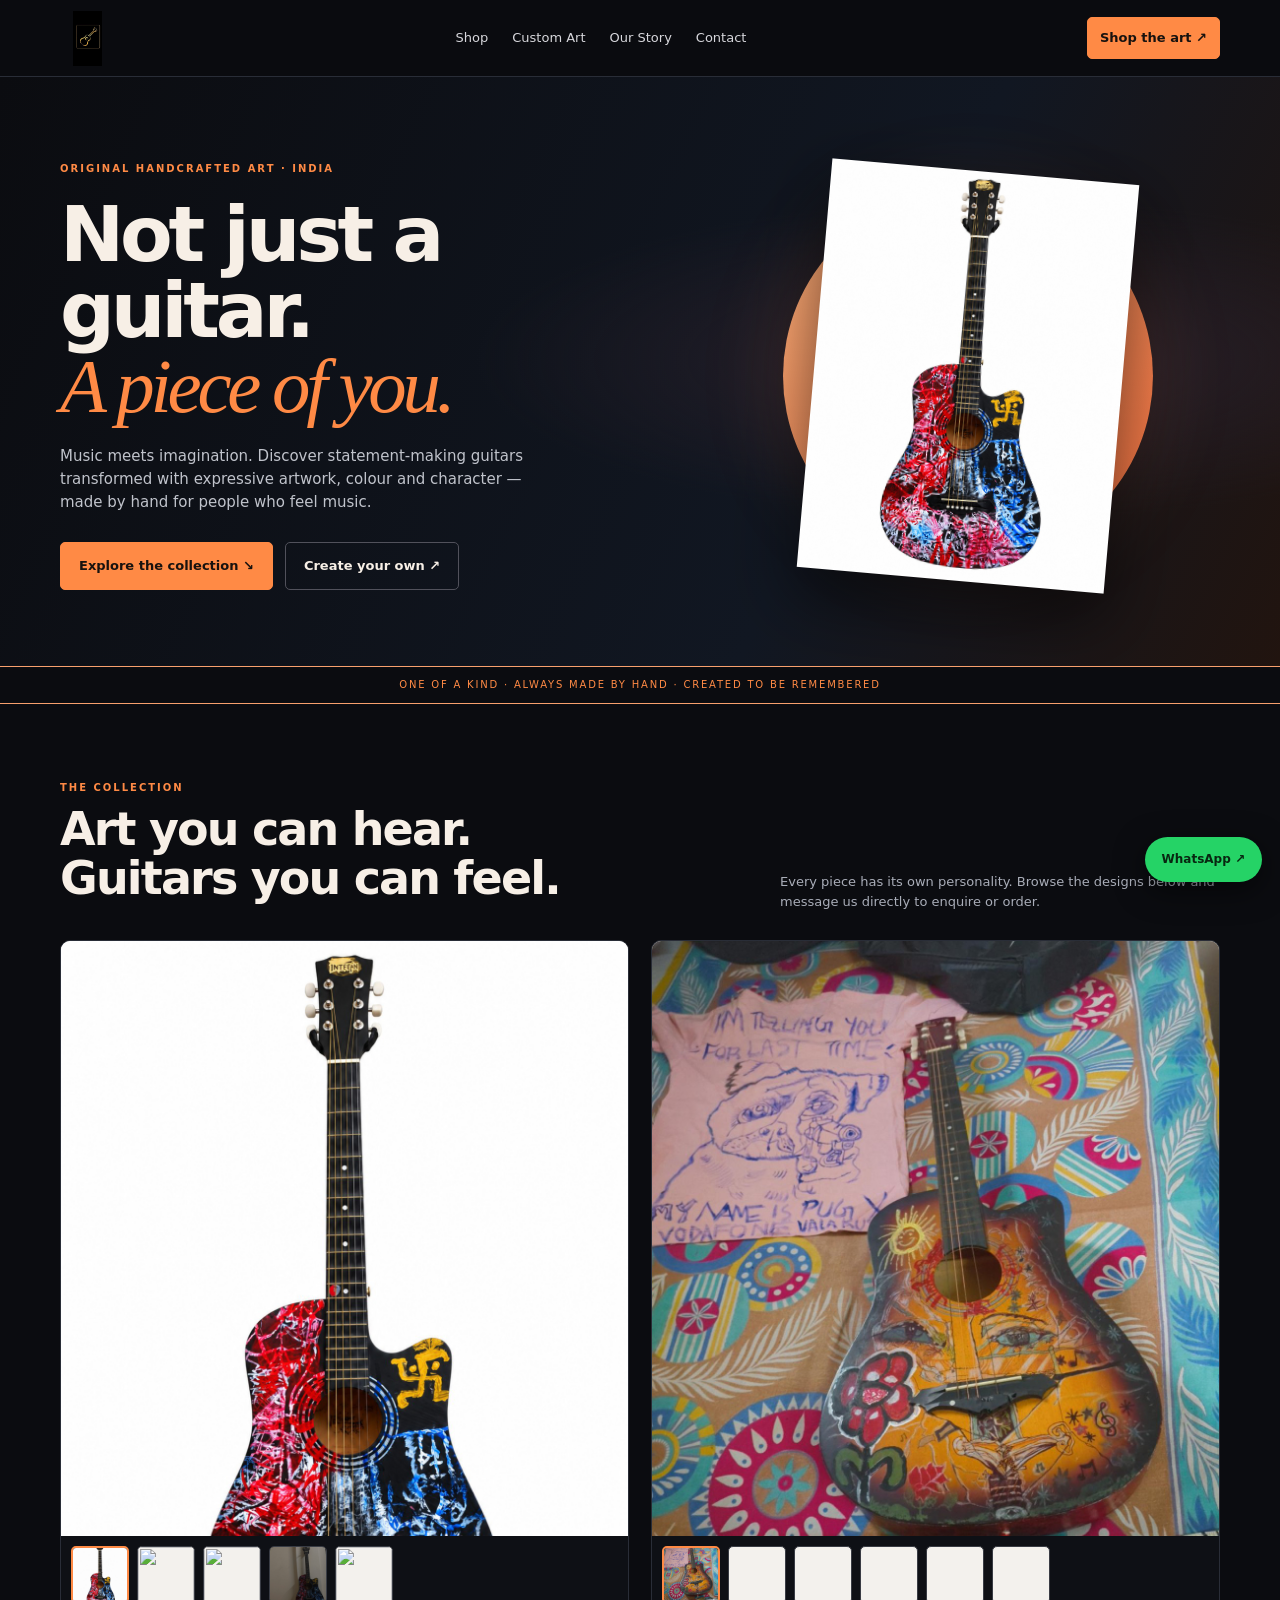
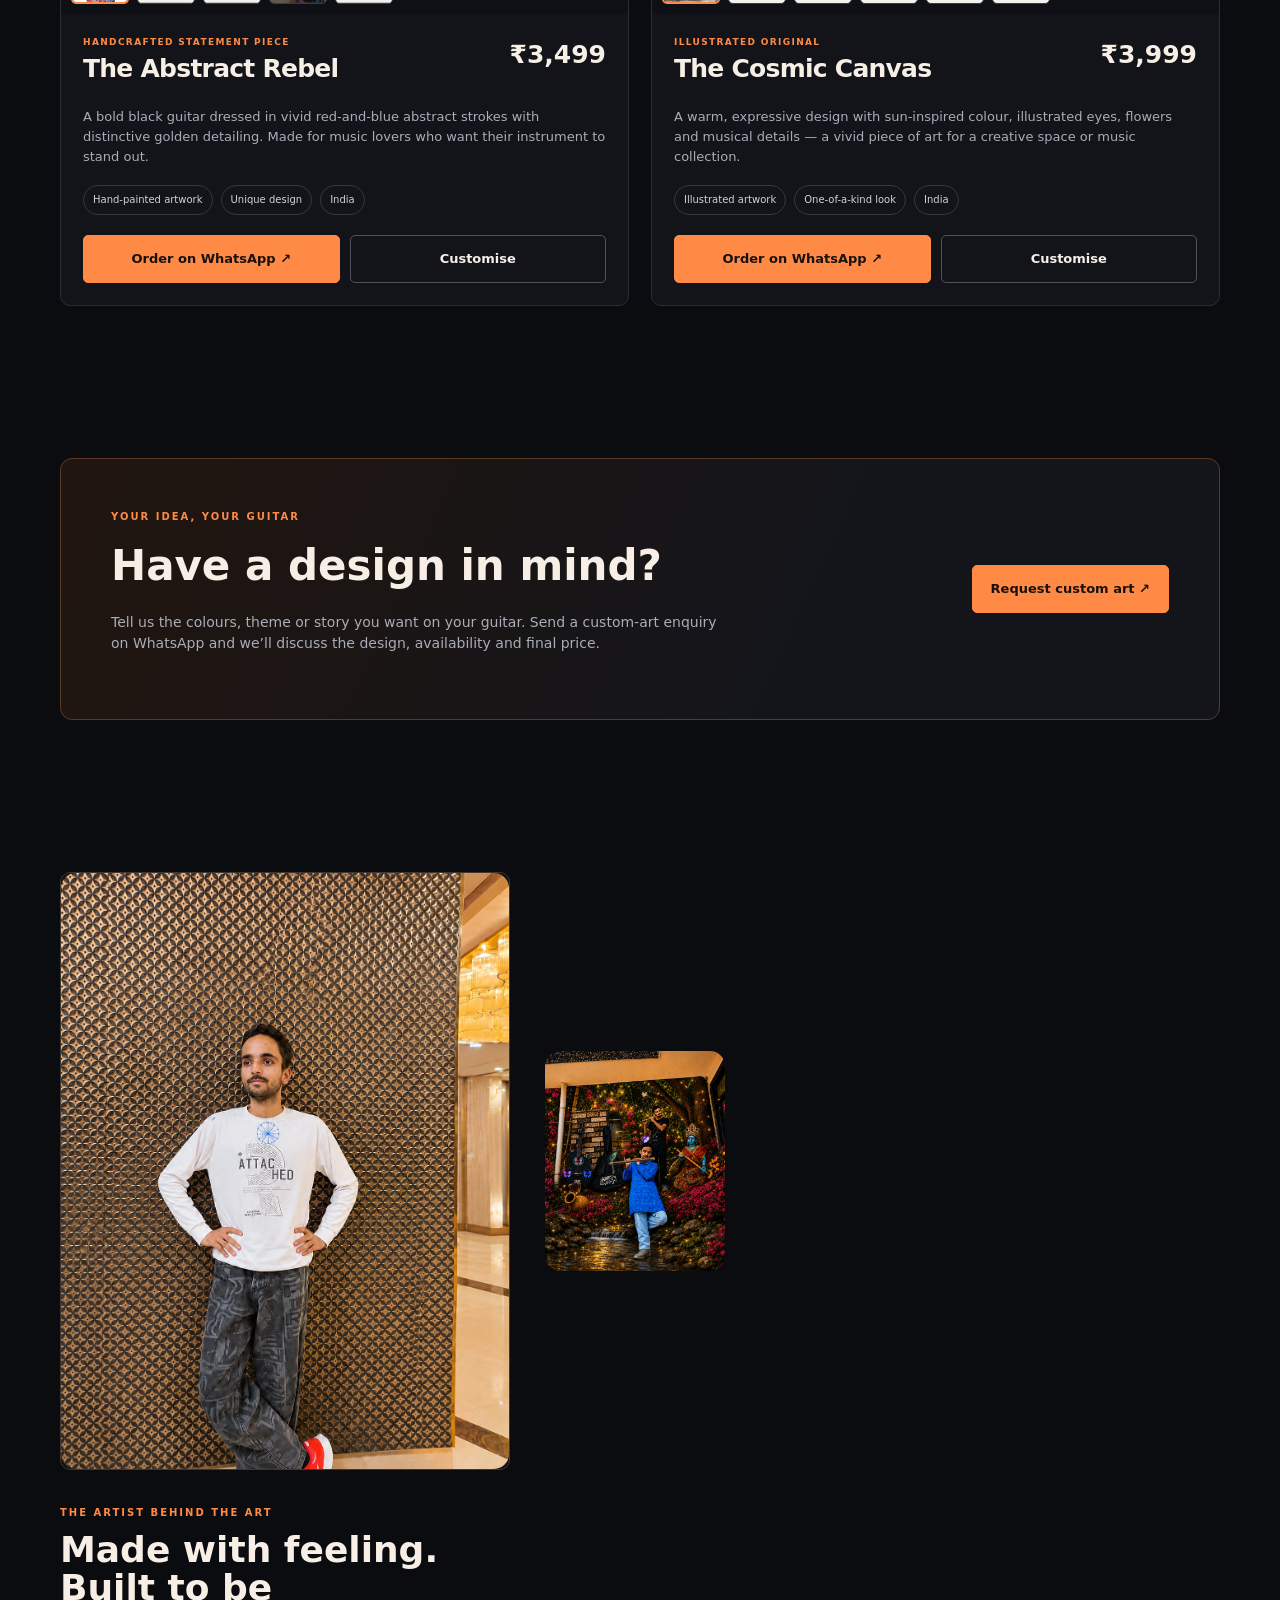
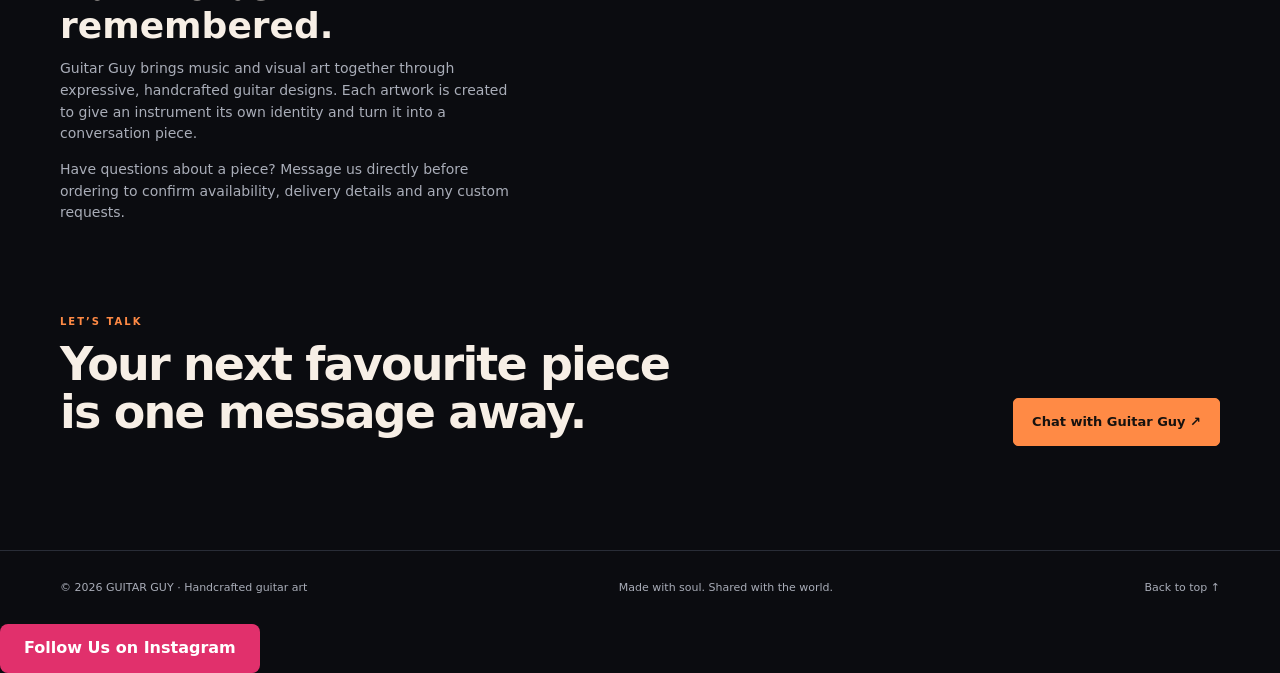
==== index.html @ 1e0b36a2 "Update index.html" ====
<!doctype html>
<html lang="en">
<head>
  <meta name="google-site-verification" content="ql7napz6y34YKQgpIHoT1lo0CH469Yn1TU3B4RB3dNI" />
  <meta charset="utf-8">
  <meta name="viewport" content="width=device-width, initial-scale=1">
  <meta name="theme-color" content="#0b0c10">
  <meta name="description" content="Handcrafted guitar art by Guitar Guy. Discover one-of-a-kind painted guitars and request a custom design.">
  <title>Guitar Guy — Handcrafted Guitar Art</title>
  <style>
    :root{--bg:#0b0c10;--panel:#12141a;--panel2:#181b22;--orange:#ff8a45;--cream:#f7efe6;--muted:#a9adb8;--line:#292d37}
    *{box-sizing:border-box} html{scroll-behavior:smooth} body{margin:0;background:var(--bg);color:var(--cream);font-family:Inter,ui-sans-serif,system-ui,-apple-system,Segoe UI,Roboto,Arial,sans-serif;line-height:1.55}
    a{color:inherit;text-decoration:none} img{display:block;max-width:100%} .wrap{width:min(1160px,92%);margin:auto}
    header{position:sticky;top:0;z-index:10;background:rgba(11,12,16,.92);backdrop-filter:blur(14px);border-bottom:1px solid var(--line)}
    .nav{min-height:76px;display:flex;align-items:center;justify-content:space-between;gap:18px}.brand{display:flex;align-items:center;gap:11px;font-weight:900;letter-spacing:.08em}.brand-mark{width:38px;height:38px;border-radius:50%;display:grid;place-items:center;background:var(--orange);color:#151515;font-size:20px}
    .brand small{display:block;color:var(--muted);font-size:9px;font-weight:600;letter-spacing:.17em}.navlinks{display:flex;gap:24px;color:#d7d7dc;font-size:13px}.navlinks a:hover{color:var(--orange)}
    .btn{display:inline-flex;align-items:center;justify-content:center;gap:8px;padding:13px 18px;border-radius:5px;font-size:13px;font-weight:800;border:1px solid var(--orange);background:var(--orange);color:#17120f;transition:.2s}.btn:hover{transform:translateY(-2px);filter:brightness(1.06)}.btn.secondary{background:transparent;color:var(--cream);border-color:#51515b}.btn.small{padding:10px 12px}
    .hero{position:relative;overflow:hidden;padding:84px 0 76px;background:radial-gradient(ellipse at 78% 48%,#29202a 0,transparent 37%),linear-gradient(115deg,#0b0c10,#111722 65%,#21140f)}
    .hero-grid{display:grid;grid-template-columns:1.1fr .9fr;gap:42px;align-items:center}.eyebrow{font-size:10px;letter-spacing:.2em;text-transform:uppercase;color:var(--orange);font-weight:900}.hero h1{font-size:clamp(42px,6vw,78px);line-height:.99;letter-spacing:-.055em;margin:20px 0}.hero h1 em{display:block;color:var(--orange);font-family:Georgia,serif;font-weight:500}.hero p{max-width:500px;color:#c0c3cb;font-size:15px}.hero-actions{display:flex;gap:12px;flex-wrap:wrap;margin-top:28px}.hero-art{position:relative;display:grid;place-items:center;min-height:360px}.hero-disc{position:absolute;width:min(75%,370px);aspect-ratio:1;border-radius:50%;background:linear-gradient(135deg,#ffb17b,#f56f3d);box-shadow:0 0 90px #ff8a4522}.hero-guitar{position:relative;width:70%;max-height:410px;object-fit:contain;filter:drop-shadow(0 25px 35px #0009);transform:rotate(5deg)}
    .ticker{border-top:1px solid #f8a06d;border-bottom:1px solid #f8a06d;color:var(--orange);padding:10px 0;text-align:center;font-size:10px;letter-spacing:.18em;text-transform:uppercase}
    section{padding:76px 0}.section-head{display:flex;justify-content:space-between;align-items:end;gap:20px;margin-bottom:28px}.section-head h2{font-size:clamp(30px,4vw,46px);letter-spacing:-.04em;line-height:1.05;margin:10px 0}.section-head p{color:var(--muted);max-width:440px;font-size:13px;margin:0}
    .products{display:grid;grid-template-columns:repeat(2,minmax(0,1fr));gap:22px}.product{background:var(--panel);border:1px solid var(--line);border-radius:10px;overflow:hidden}.gallery-main{background:#f3f1ed;aspect-ratio:4/4.2;display:grid;place-items:center;overflow:hidden}.gallery-main img{width:100%;height:100%;object-fit:contain}.thumbs{display:flex;gap:8px;padding:10px;background:#0e1015;overflow-x:auto}.thumb{border:1px solid #393c44;border-radius:5px;padding:0;background:#f3f1ed;width:58px;height:58px;flex:0 0 58px;overflow:hidden;cursor:pointer}.thumb.active{border:2px solid var(--orange)}.thumb img{width:100%;height:100%;object-fit:cover}
    .product-info{padding:22px}.product-top{display:flex;justify-content:space-between;align-items:start;gap:12px}.product h3{font-size:25px;letter-spacing:-.03em;margin:0 0 4px}.tag{font-size:9px;text-transform:uppercase;letter-spacing:.15em;color:var(--orange);font-weight:800}.price{font-size:25px;font-weight:900;white-space:nowrap}.product p{color:var(--muted);font-size:13px;margin:14px 0 18px}.features{display:flex;gap:8px;flex-wrap:wrap;margin-bottom:20px}.pill{font-size:10px;border:1px solid #333743;border-radius:99px;padding:6px 9px;color:#d2d3d9}.product-actions{display:flex;gap:10px;flex-wrap:wrap}.product-actions .btn{flex:1}
    .custom{background:linear-gradient(115deg,#21150f,#14151b 65%);border:1px solid #5b3928;border-radius:12px;padding:clamp(24px,5vw,50px);display:grid;grid-template-columns:1fr auto;align-items:center;gap:25px}.custom h2{font-size:clamp(28px,4vw,42px);margin:8px 0}.custom p{color:var(--muted);max-width:620px;font-size:14px}
    .story-grid{display:grid;grid-template-columns:.8fr 1.2fr;gap:35px;align-items:center}.story-stamp{border:1px solid #40352f;border-radius:10px;min-height:230px;display:grid;place-items:center;background:radial-gradient(circle,#2b1a13,#101116 70%);font-size:60px;color:var(--orange)}.story-grid h2{font-size:36px;line-height:1.05;margin:10px 0}.story-grid p{color:var(--muted);font-size:14px}
    footer{border-top:1px solid var(--line);padding:28px 0;color:var(--muted);font-size:11px}.footer-row{display:flex;justify-content:space-between;gap:15px;flex-wrap:wrap}
    .float-wa{position:fixed;right:18px;bottom:18px;z-index:20;border-radius:999px;padding:13px 17px;background:#25d366;color:#082711;font-weight:900;font-size:12px;box-shadow:0 8px 30px #0008}
    @media(max-width:760px){.nav{min-height:66px}.navlinks{display:none}.hero{padding:55px 0 45px}.hero-grid{grid-template-columns:1fr;gap:15px}.hero-art{min-height:240px}.hero-guitar{max-height:275px;width:57%}.hero h1{font-size:52px}.section-head{display:block}.section-head p{margin-top:12px}.products{grid-template-columns:1fr}.product-top{flex-wrap:wrap}.custom{grid-template-columns:1fr}.custom .btn{width:100%}.story-grid{grid-template-columns:1fr}.story-stamp{min-height:150px}.float-wa{right:12px;bottom:12px}.product-info{padding:18px}}
  </style>
<link rel="icon" type="image/png" href="images/guitarhub-favicon.png">
</head>
<body>
<header>
  <div class="wrap nav">
    <a class="brand" href="#home">
      <img src="/guitar-hub-logo.jpg" alt="Guitar Guy Logo" style="width:55px;height:55px;object-fit:contain;"></a>
    <nav class="navlinks" aria-label="Main navigation"><a href="#shop">Shop</a><a href="#custom">Custom Art</a><a href="#story">Our Story</a><a href="#contact">Contact</a></nav>
    <a class="btn small" href="#shop">Shop the art ↗</a>
  </div>
</header>
<main>
  <section class="hero" id="home">
    <div class="wrap hero-grid">
      <div>
        <div class="eyebrow">Original handcrafted art · India</div>
        <h1>Not just a guitar.<em>A piece of you.</em></h1>
        <p>Music meets imagination. Discover statement-making guitars transformed with expressive artwork, colour and character — made by hand for people who feel music.</p>
        <div class="hero-actions"><a class="btn" href="#shop">Explore the collection ↘</a><a class="btn secondary" href="#custom">Create your own ↗</a></div>
      </div>
      <div class="hero-art" aria-label="Featured Guitar Guy artwork">
        <div class="hero-disc"></div>
        <img class="hero-guitar" src="images/abstract-rebel-main.png" alt="The Abstract Rebel handcrafted guitar artwork">
      </div>
    </div>
  </section>
  <div class="ticker">One of a kind · Always made by hand · Created to be remembered</div>
  <section id="shop">
    <div class="wrap">
      <div class="section-head"><div><div class="eyebrow">The collection</div><h2>Art you can hear.<br>Guitars you can feel.</h2></div><p>Every piece has its own personality. Browse the designs below and message us directly to enquire or order.</p></div>
      <div class="products">
        <article class="product">
          <div class="gallery-main"><img id="abstract-main" src="images/abstract-rebel-main.png" alt="The Abstract Rebel guitar, black with red and blue abstract artwork"></div>
          <div class="thumbs" aria-label="The Abstract Rebel photo gallery">
            <button class="thumb active" type="button" data-gallery="abstract" data-src="images/abstract-rebel-main.png" aria-label="View front product photo"><img src="images/abstract-rebel-main.png" alt=""></button>
            <button class="thumb" type="button" data-gallery="abstract" data-src="images/abstract-rebel-angle-1.jpg" aria-label="View guitar photo angle 1"><img src="images/abstract-rebel-angle-1.jpg" alt=""></button>
            <button class="thumb" type="button" data-gallery="abstract" data-src="images/abstract-rebel-angle-2.jpg" aria-label="View guitar photo angle 2"><img src="images/abstract-rebel-angle-2.jpg" alt=""></button>
            <button class="thumb" type="button" data-gallery="abstract" data-src="images/abstract-rebel-angle-3.jpg" aria-label="View guitar photo angle 3"><img src="images/abstract-rebel-angle-3.jpg" alt=""></button>
            <button class="thumb" type="button" data-gallery="abstract" data-src="images/abstract-rebel-angle-4.jpg" aria-label="View guitar photo angle 4"><img src="images/abstract-rebel-angle-4.jpg" alt=""></button>
          </div>
          <div class="product-info">
            <div class="product-top"><div><div class="tag">Handcrafted statement piece</div><h3>The Abstract Rebel</h3></div><div class="price">₹3,499</div></div>
            <p>A bold black guitar dressed in vivid red-and-blue abstract strokes with distinctive golden detailing. Made for music lovers who want their instrument to stand out.</p>
            <div class="features"><span class="pill">Hand-painted artwork</span><span class="pill">Unique design</span><span class="pill">India</span></div>
            <div class="product-actions"><a class="btn order-link" data-product="The Abstract Rebel" href="#">Order on WhatsApp ↗</a><a class="btn secondary" href="#custom">Customise</a></div>
          </div>
        </article>
        <article class="product">
          <div class="gallery-main"><img id="cosmic-main" src="images/cosmic-canvas-main.jpg" alt="The Cosmic Canvas orange illustrated guitar artwork"></div>
          <div class="thumbs" aria-label="The Cosmic Canvas photo gallery">
            <button class="thumb active" type="button" data-gallery="cosmic" data-src="images/cosmic-canvas-main.jpg" aria-label="View front product photo"><img src="images/cosmic-canvas-main.jpg" alt=""></button>
            <button class="thumb" type="button" data-gallery="cosmic" data-src="images/cosmic-canvas-angle-2.jpg" aria-label="View second guitar photo"></button>
<button class="thumb" type="button" data-gallery="cosmic" data-src="images/cosmic-canvas-angle-3.jpg" aria-label="View third guitar photo"></button>
            <button class="thumb" type="button" data-gallery="cosmic" data-src="images/cosmic-canvas-angle-4.jpg" aria-label="View fourth guitar photo"></button>

<button class="thumb" type="button" data-gallery="cosmic" data-src="images/cosmic-canvas-angle-5.jpg" aria-label="View fifth guitar photo"></button>

<button class="thumb" type="button" data-gallery="cosmic" data-src="images/cosmic-canvas-angle-6.jpg" aria-label="View sixth guitar photo"></button>
          </div>
          <div class="product-info">
            <div class="product-top"><div><div class="tag">Illustrated original</div><h3>The Cosmic Canvas</h3></div><div class="price">₹3,999</div></div>
            <p>A warm, expressive design with sun-inspired colour, illustrated eyes, flowers and musical details — a vivid piece of art for a creative space or music collection.</p>
            <div class="features"><span class="pill">Illustrated artwork</span><span class="pill">One-of-a-kind look</span><span class="pill">India</span></div>
            <div class="product-actions"><a class="btn order-link" data-product="The Cosmic Canvas" href="#">Order on WhatsApp ↗</a><a class="btn secondary" href="#custom">Customise</a></div>
          </div>
        </article>
      </div>
    </div>
  </section>
  <section id="custom">
    <div class="wrap custom">
      <div><div class="eyebrow">Your idea, your guitar</div><h2>Have a design in mind?</h2><p>Tell us the colours, theme or story you want on your guitar. Send a custom-art enquiry on WhatsApp and we’ll discuss the design, availability and final price.</p></div>
      <a class="btn custom-link" href="#">Request custom art ↗</a>
    </div>
  </section>
  <section id="story">
    <div class="wrap story-grid">
      <div class="story-stamp">
<img src="/Confident%20Pose%20Against%20Ornate%20Wall.png"
alt="Mihir - Guitar Guy India"
style="width:100%;height:100%;object-fit:cover;border-radius:15px;">
</div>
      <img src="mihir-flute.jpg"
     alt="Mihir - Founder of Guitar Guy India"
     style="width:180px;height:220px;object-fit:cover;border-radius:15px;margin-bottom:20px;">
      <div><div class="eyebrow">The artist behind the art</div><h2>Made with feeling.<br>Built to be remembered.</h2><p>Guitar Guy brings music and visual art together through expressive, handcrafted guitar designs. Each artwork is created to give an instrument its own identity and turn it into a conversation piece.</p><p>Have questions about a piece? Message us directly before ordering to confirm availability, delivery details and any custom requests.</p></div>
    </div>
  </section>
  <section id="contact" style="padding-top:0">
    <div class="wrap section-head"><div><div class="eyebrow">Let’s talk</div><h2>Your next favourite piece<br>is one message away.</h2></div><a class="btn contact-link" href="#">Chat with Guitar Guy ↗</a></div>
  </section>
</main>
<footer><div class="wrap footer-row"><span>© <span id="year"></span> GUITAR GUY · Handcrafted guitar art</span><span>Made with soul. Shared with the world.</span><a href="#home">Back to top ↑</a></div></footer>
<a class="float-wa contact-link" href="#" aria-label="Chat with Guitar Guy on WhatsApp">WhatsApp ↗</a>
<script>
  // Update this number only if the business WhatsApp number changes.
  const WHATSAPP_NUMBER = "918810559546";
  function waLink(message){return "https://wa.me/"+WHATSAPP_NUMBER+"?text="+encodeURIComponent(message);}
  document.querySelectorAll(".order-link").forEach(link=>{
    const product=link.dataset.product;
    link.href=waLink("Hi Guitar Guy! I'm interested in ordering "+product+". Please confirm availability, delivery charges and payment details.");
    link.target="_blank";link.rel="noopener noreferrer";
  });
  document.querySelectorAll(".custom-link").forEach(link=>{
    link.href=waLink("Hi Guitar Guy! I'd like to enquire about a custom guitar art design. Please share options and pricing.");
    link.target="_blank";link.rel="noopener noreferrer";
  });
  document.querySelectorAll(".contact-link").forEach(link=>{
    link.href=waLink("Hi Guitar Guy! I'd like to know more about your handcrafted guitar art.");
    link.target="_blank";link.rel="noopener noreferrer";
  });
  document.querySelectorAll(".thumb").forEach(button=>{
    button.addEventListener("click",()=>{
      const group=button.dataset.gallery;
      const main=document.getElementById(group+"-main");
      if(main) main.src=button.dataset.src;
      document.querySelectorAll('.thumb[data-gallery="'+group+'"]').forEach(t=>t.classList.toggle("active",t===button));
    });
  });
  document.getElementById("year").textContent=new Date().getFullYear();
</script>
  <a href="https://www.instagram.com/guitarguyindia/" target="_blank" rel="noopener noreferrer" style="display:inline-block;background:#E1306C;color:white;padding:12px 24px;border-radius:8px;text-decoration:none;font-weight:bold;">Follow Us on Instagram</a>
</body>
</html>
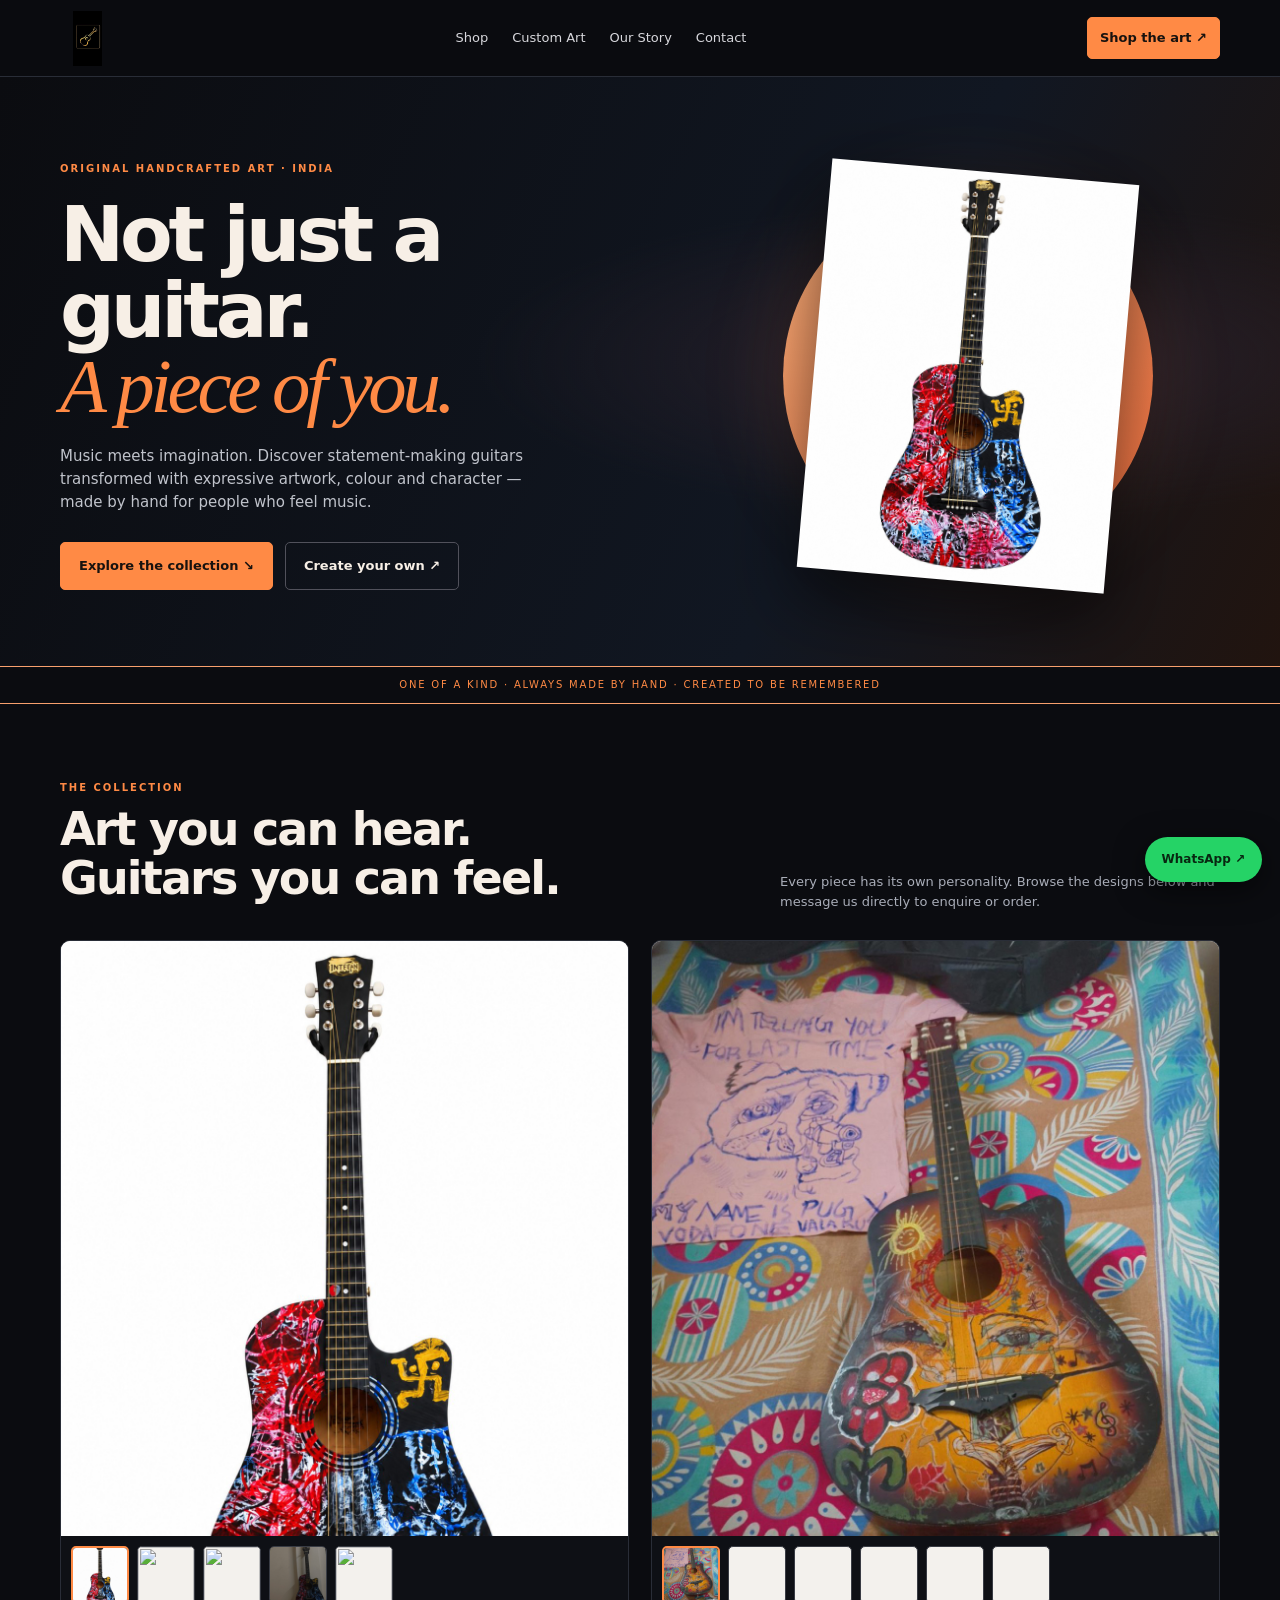
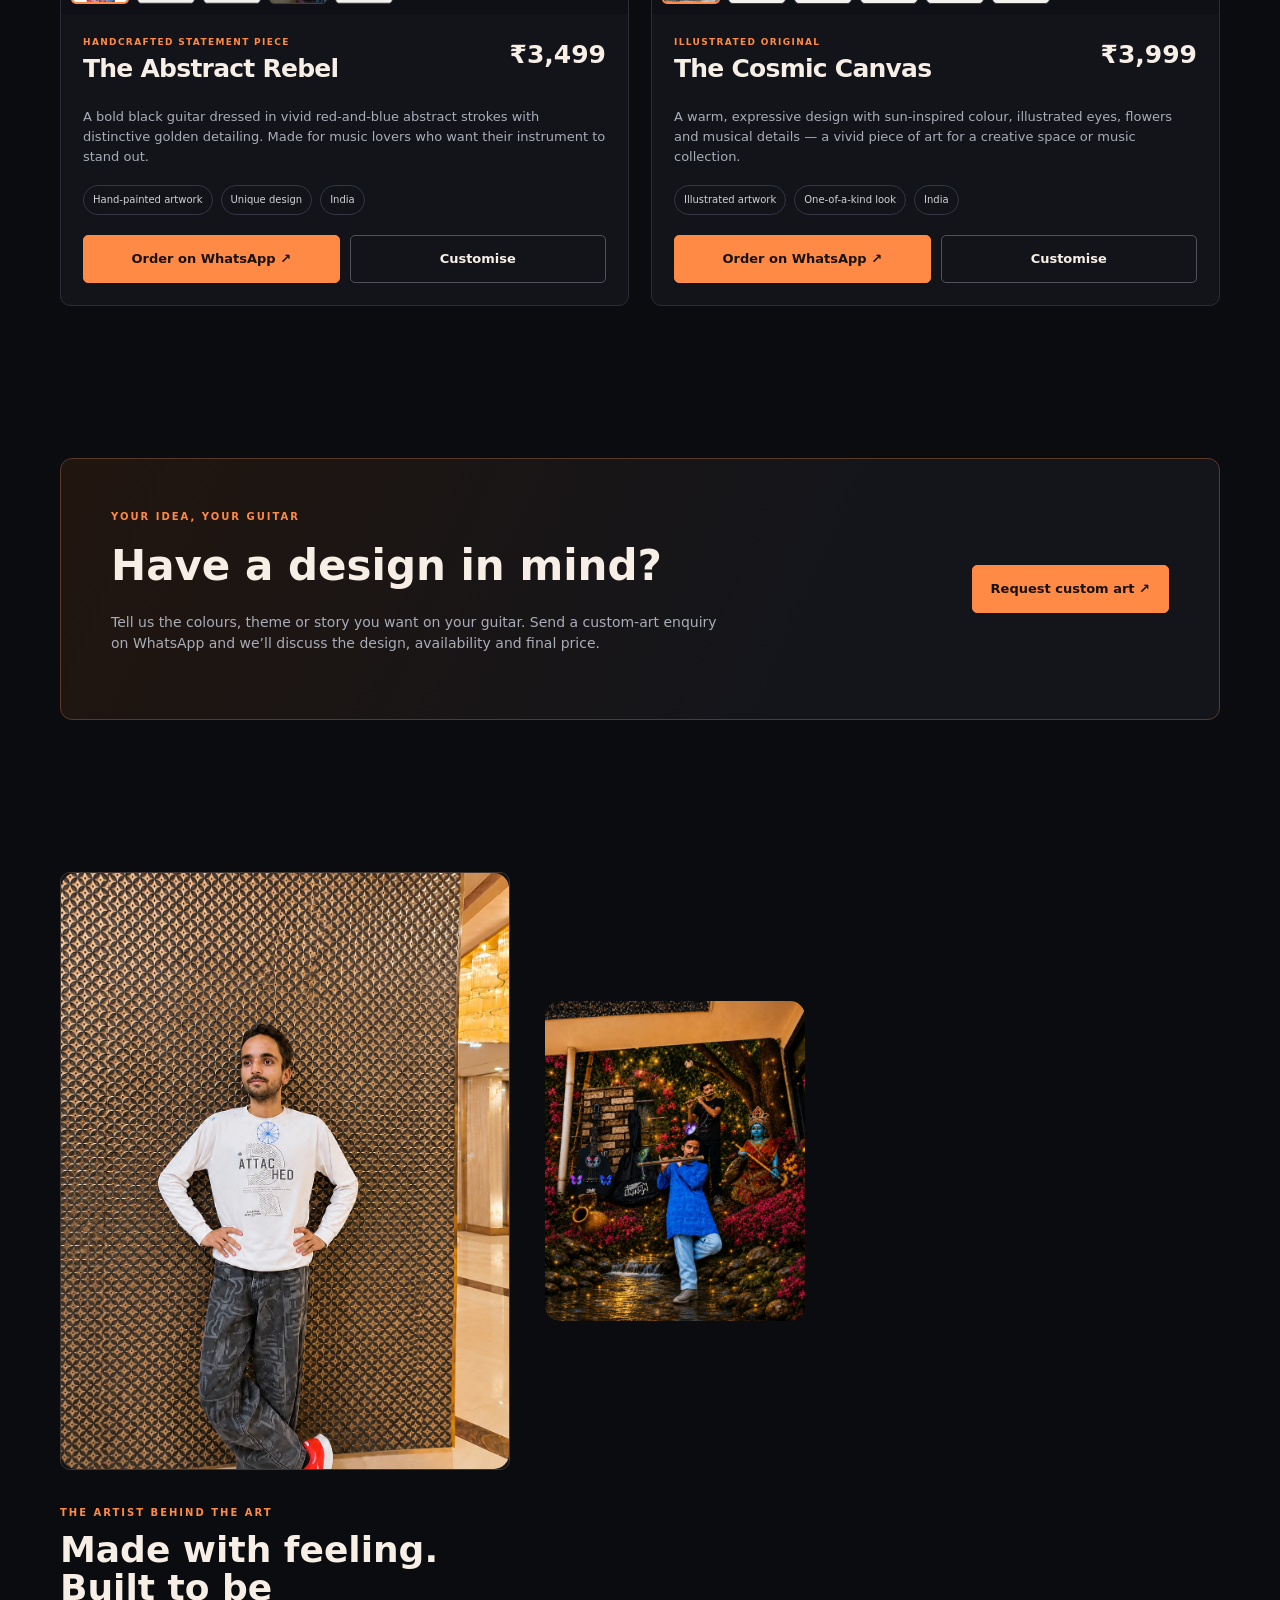
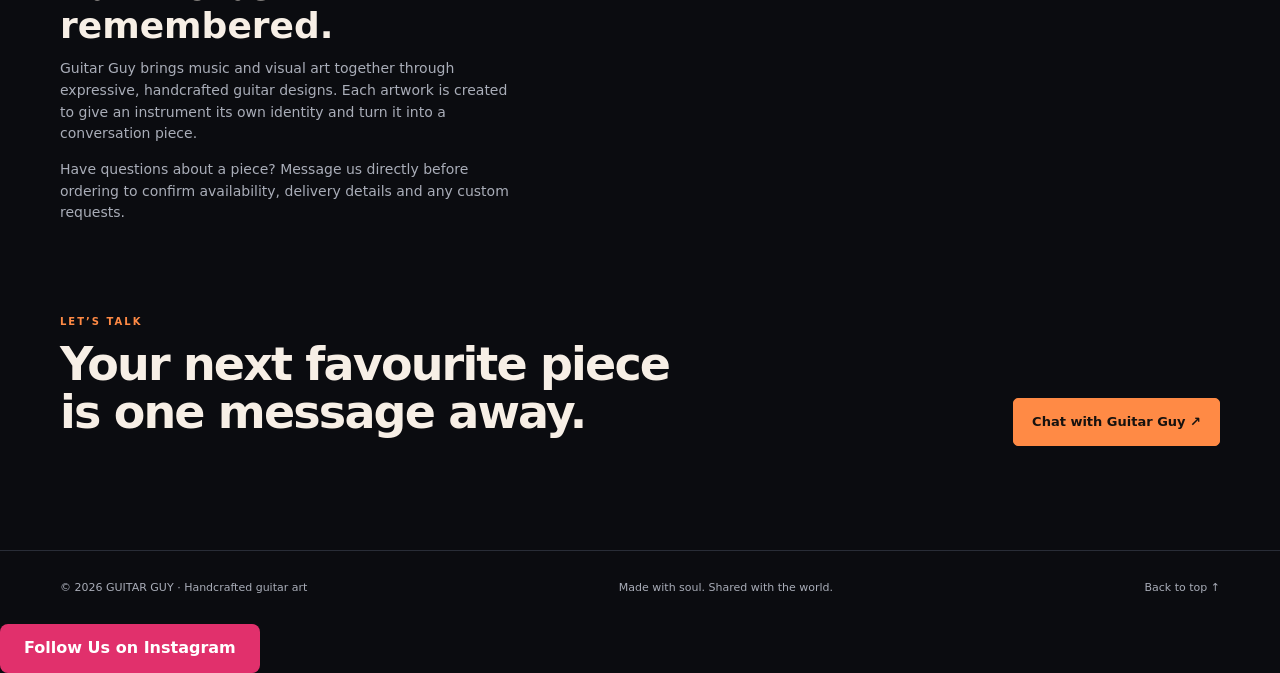
==== commit 7c15066e: "Update index.html" ====
--- a/index.html
+++ b/index.html
@@ -111,7 +111,7 @@
 </div>
       <img src="mihir-flute.jpg"
      alt="Mihir - Founder of Guitar Guy India"
-     style="width:180px;height:220px;object-fit:cover;border-radius:15px;margin-bottom:20px;">
+     style="width:260px;height:320px;object-fit:cover;border-radius:15px;margin-bottom:20px;">
       <div><div class="eyebrow">The artist behind the art</div><h2>Made with feeling.<br>Built to be remembered.</h2><p>Guitar Guy brings music and visual art together through expressive, handcrafted guitar designs. Each artwork is created to give an instrument its own identity and turn it into a conversation piece.</p><p>Have questions about a piece? Message us directly before ordering to confirm availability, delivery details and any custom requests.</p></div>
     </div>
   </section>
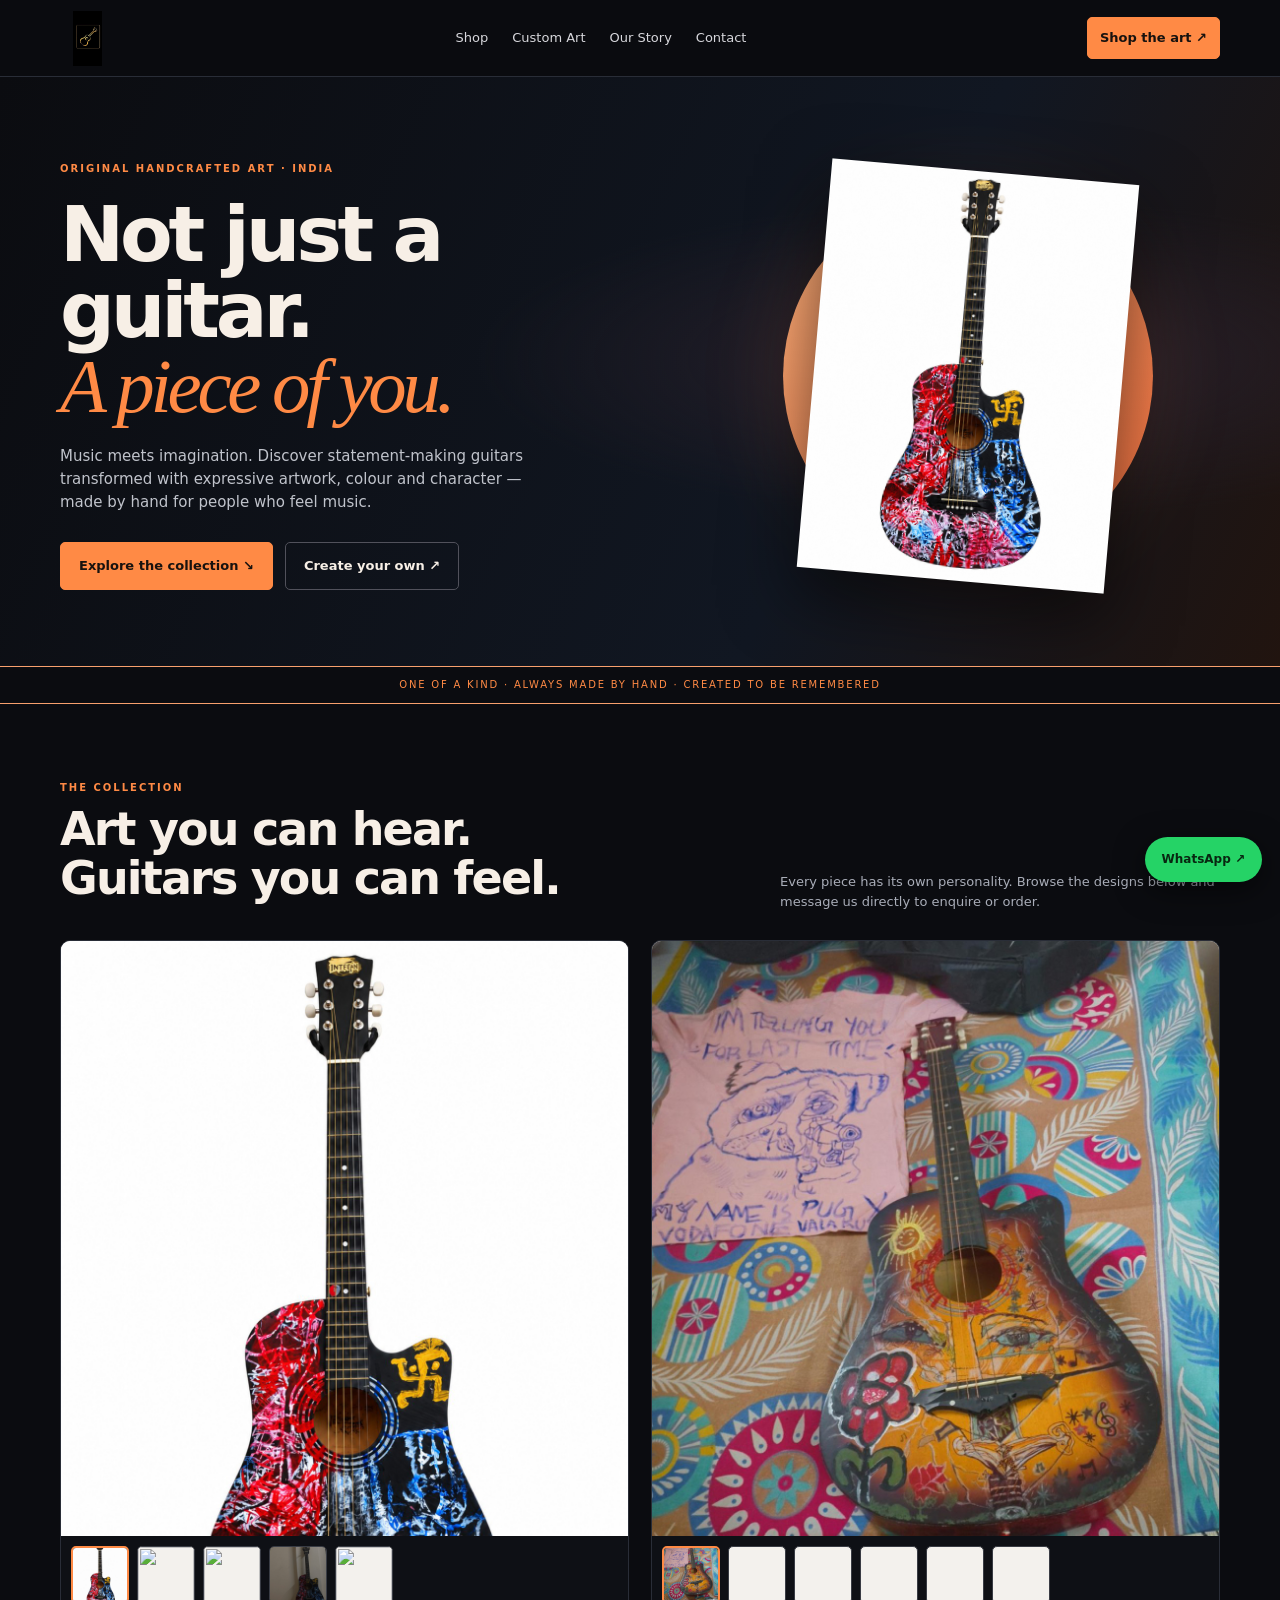
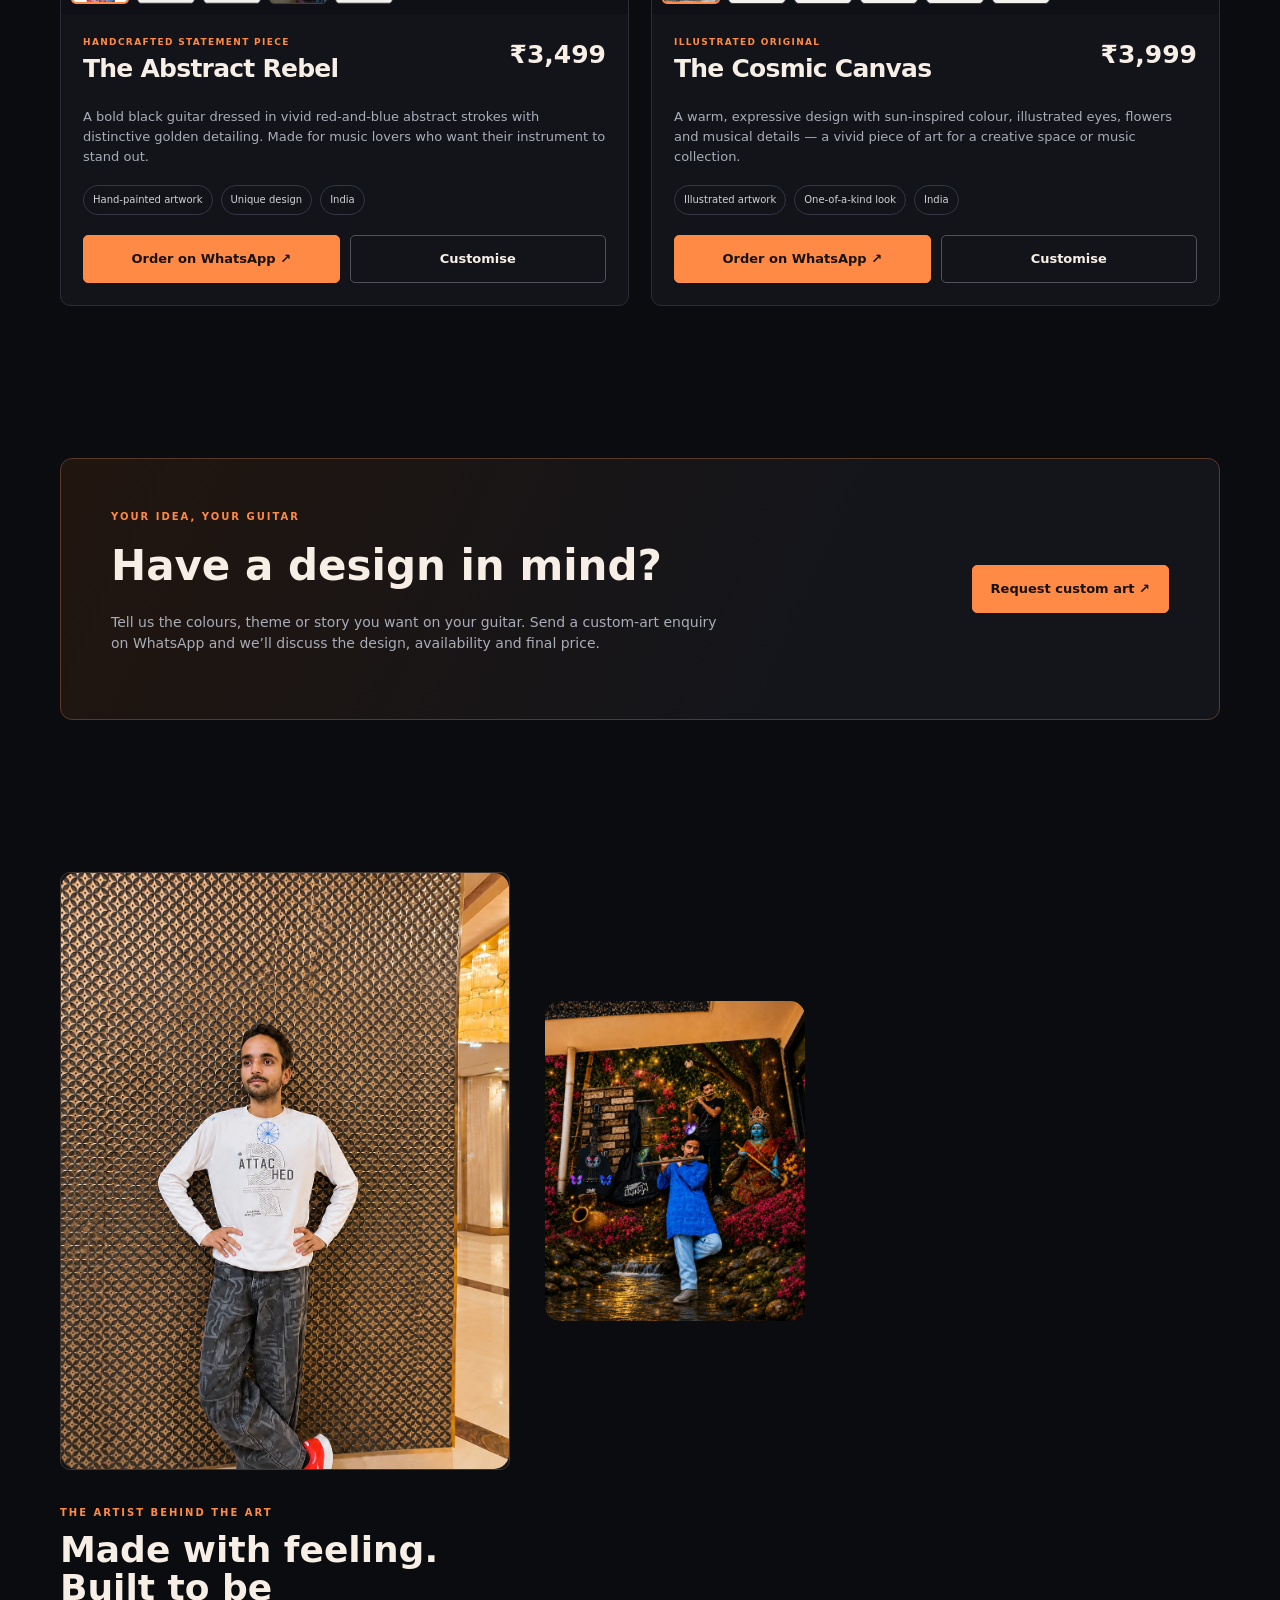
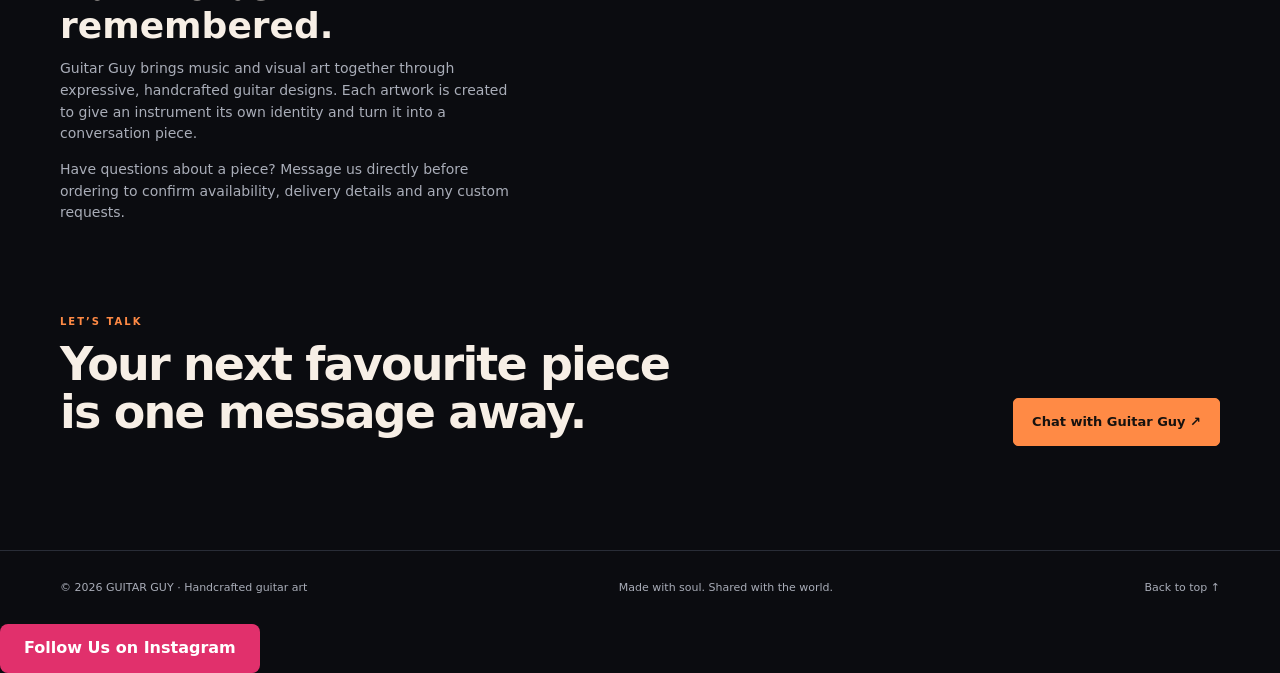
==== commit 43f48199: "Update index.html" ====
--- a/index.html
+++ b/index.html
@@ -26,6 +26,29 @@
     footer{border-top:1px solid var(--line);padding:28px 0;color:var(--muted);font-size:11px}.footer-row{display:flex;justify-content:space-between;gap:15px;flex-wrap:wrap}
     .float-wa{position:fixed;right:18px;bottom:18px;z-index:20;border-radius:999px;padding:13px 17px;background:#25d366;color:#082711;font-weight:900;font-size:12px;box-shadow:0 8px 30px #0008}
     @media(max-width:760px){.nav{min-height:66px}.navlinks{display:none}.hero{padding:55px 0 45px}.hero-grid{grid-template-columns:1fr;gap:15px}.hero-art{min-height:240px}.hero-guitar{max-height:275px;width:57%}.hero h1{font-size:52px}.section-head{display:block}.section-head p{margin-top:12px}.products{grid-template-columns:1fr}.product-top{flex-wrap:wrap}.custom{grid-template-columns:1fr}.custom .btn{width:100%}.story-grid{grid-template-columns:1fr}.story-stamp{min-height:150px}.float-wa{right:12px;bottom:12px}.product-info{padding:18px}}
+    
+/* Guitar Guy India - One-time Hero Animation */
+.hero-grid {
+  animation: guitarHeroEnter 1.8s ease-out both;
+}
+
+@keyframes guitarHeroEnter {
+  0% {
+    opacity: 0;
+    transform: translateY(35px) scale(0.97);
+  }
+  100% {
+    opacity: 1;
+    transform: translateY(0) scale(1);
+  }
+}
+
+@media (prefers-reduced-motion: reduce) {
+  .hero-grid {
+    animation: none;
+  }
+}
+
   </style>
 <link rel="icon" type="image/png" href="images/guitarhub-favicon.png">
 </head>
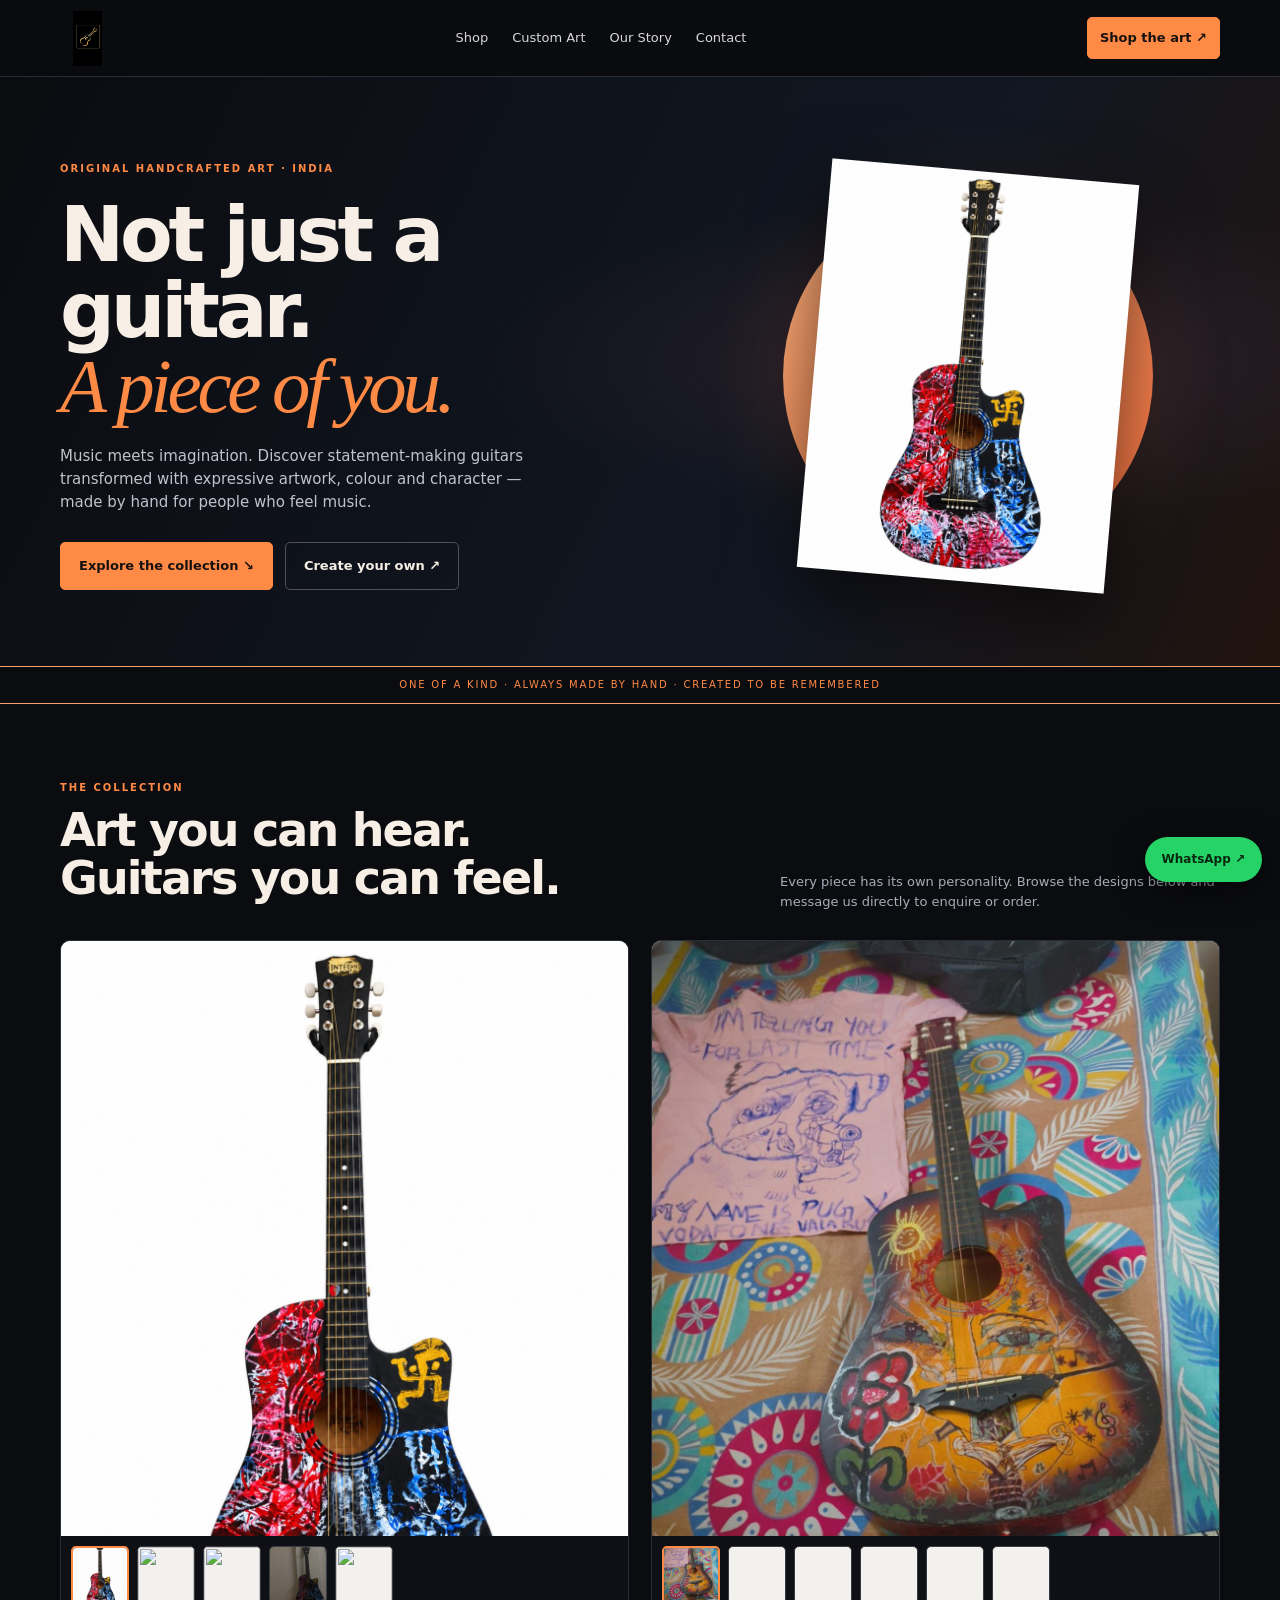
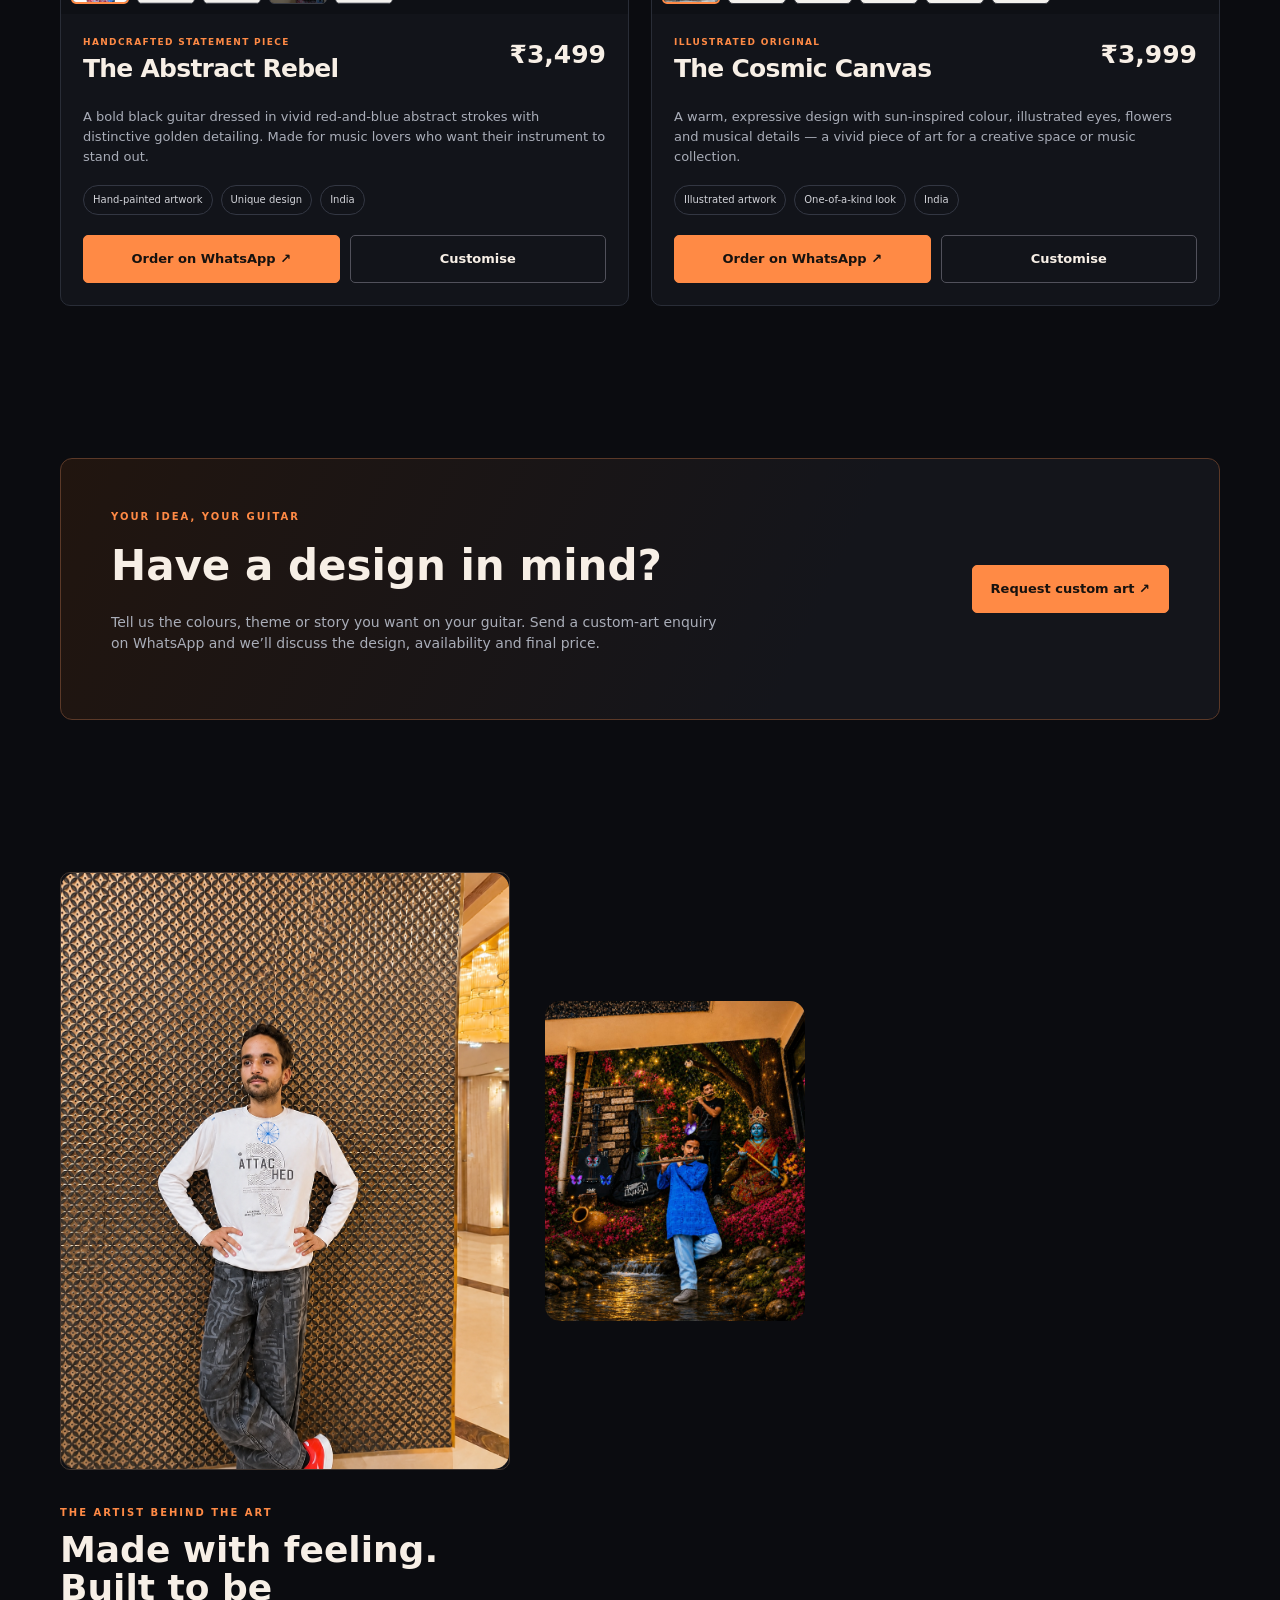
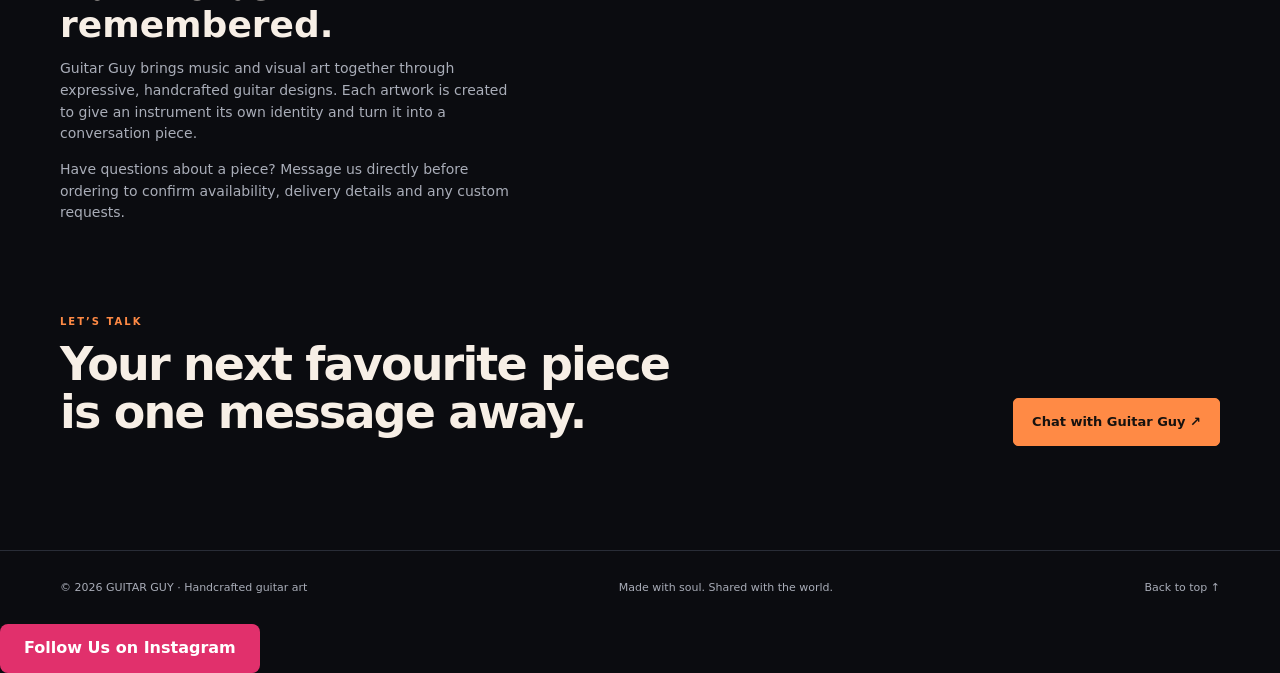
==== commit 6764098a: "Update index.html" ====
--- a/index.html
+++ b/index.html
@@ -45,6 +45,27 @@
 
 @media (prefers-reduced-motion: reduce) {
   .hero-grid {
+    animation: none;
+  }
+}
+
+/* Animations for the rest of the website */
+.section-head,
+.products,
+.product,
+.custom,
+.story-grid,
+footer {
+  animation: guitarHeroEnter 1.8s ease-out both;
+}
+
+@media (prefers-reduced-motion: reduce) {
+  .section-head,
+  .products,
+  .product,
+  .custom,
+  .story-grid,
+  footer {
     animation: none;
   }
 }
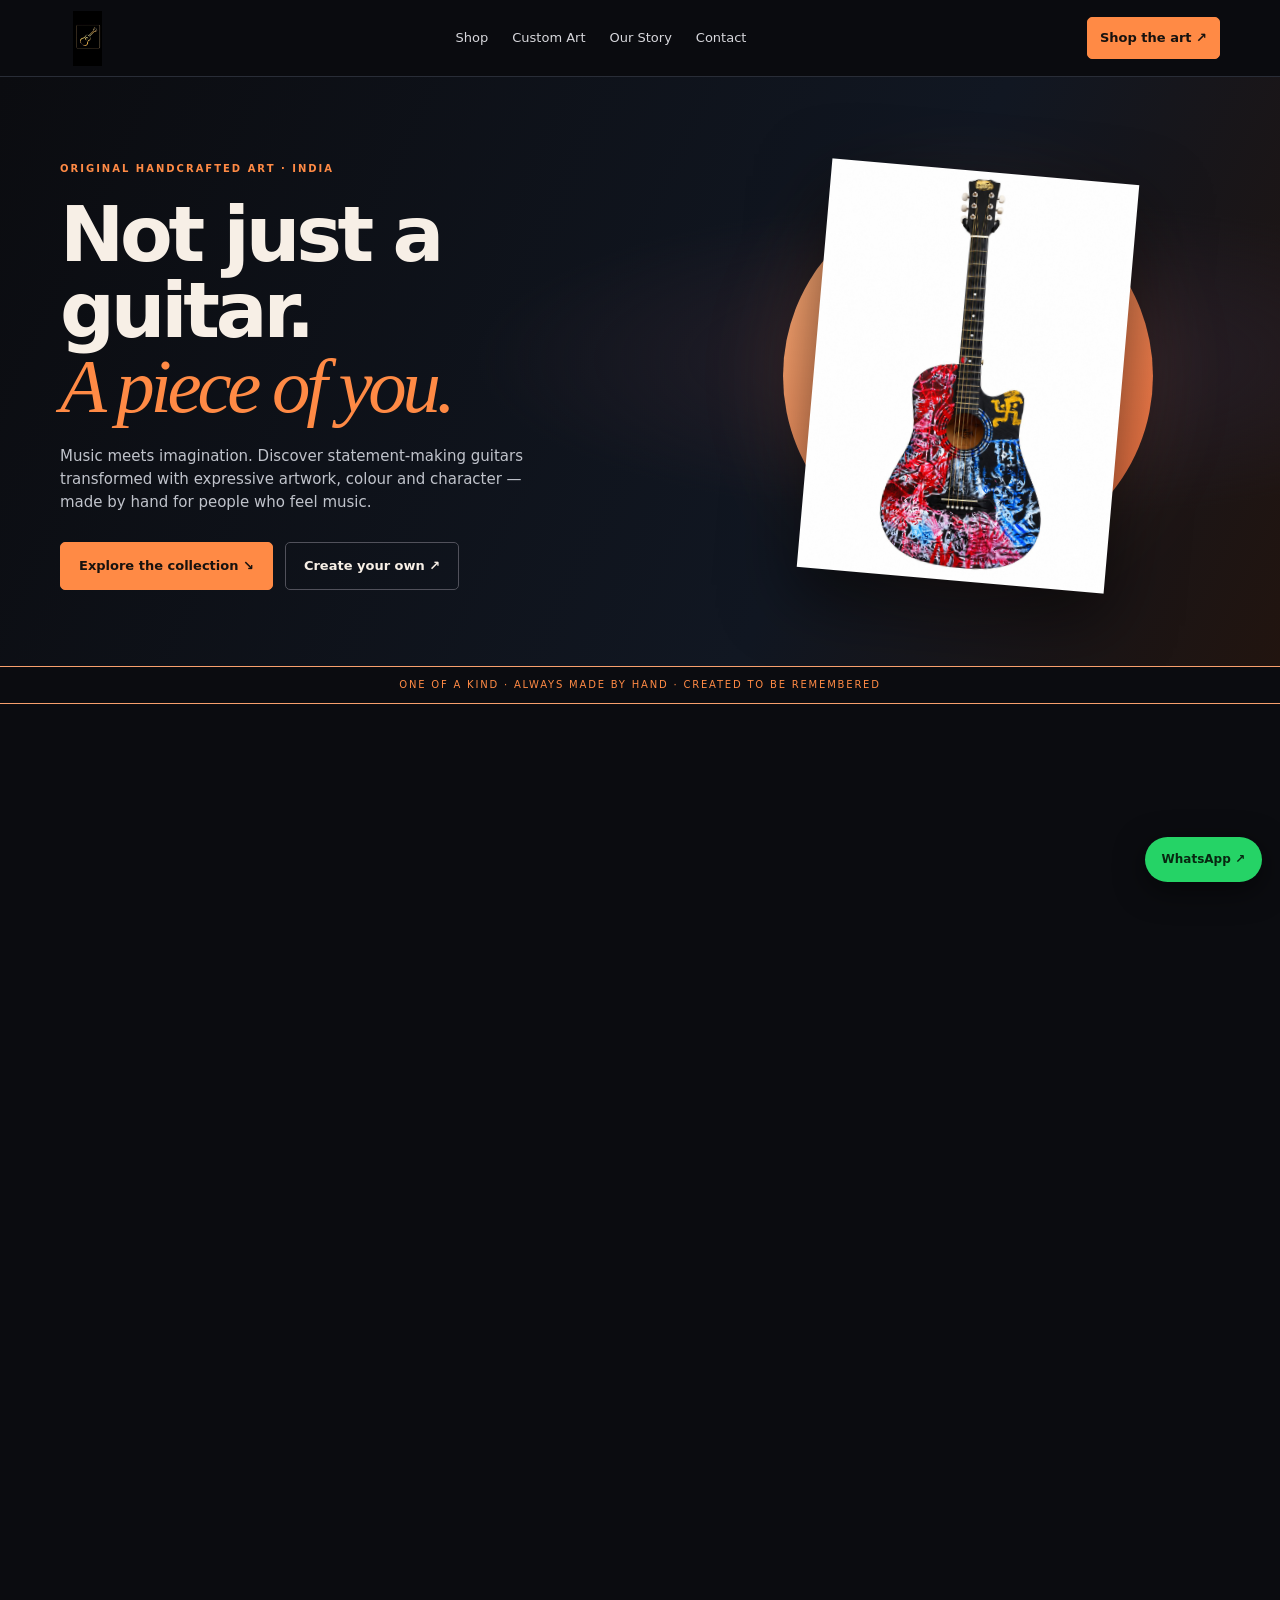
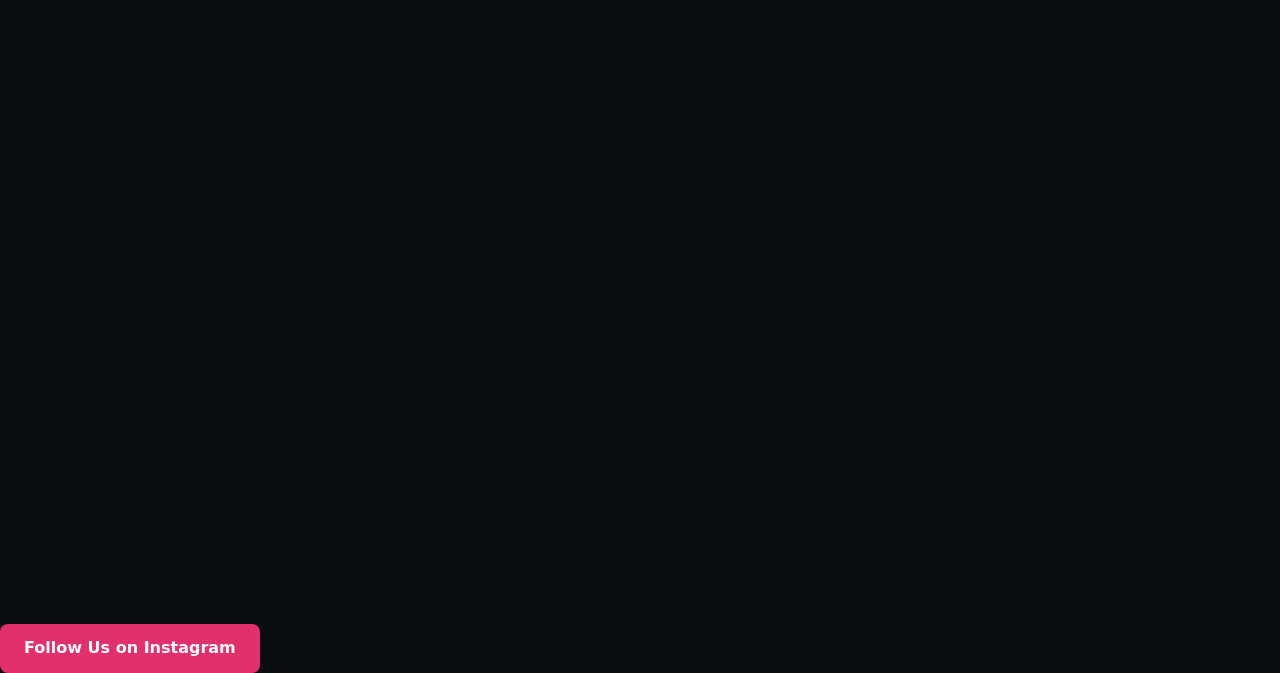
==== commit 779076b9: "Update index.html" ====
--- a/index.html
+++ b/index.html
@@ -49,14 +49,22 @@
   }
 }
 
-/* Animations for the rest of the website */
+
+/* Scroll Reveal Animation */
 .section-head,
 .products,
 .product,
 .custom,
 .story-grid,
 footer {
-  animation: guitarHeroEnter 1.8s ease-out both;
+  opacity: 0;
+  transform: translateY(35px);
+  transition: opacity 0.8s ease, transform 0.8s ease;
+}
+
+.scroll-visible {
+  opacity: 1;
+  transform: translateY(0);
 }
 
 @media (prefers-reduced-motion: reduce) {
@@ -66,9 +74,15 @@
   .custom,
   .story-grid,
   footer {
-    animation: none;
-  }
-}
+    opacity: 1;
+    transform: none;
+    transition: none;
+  }
+}
+
+    
+
+  
 
   </style>
 <link rel="icon" type="image/png" href="images/guitarhub-favicon.png">
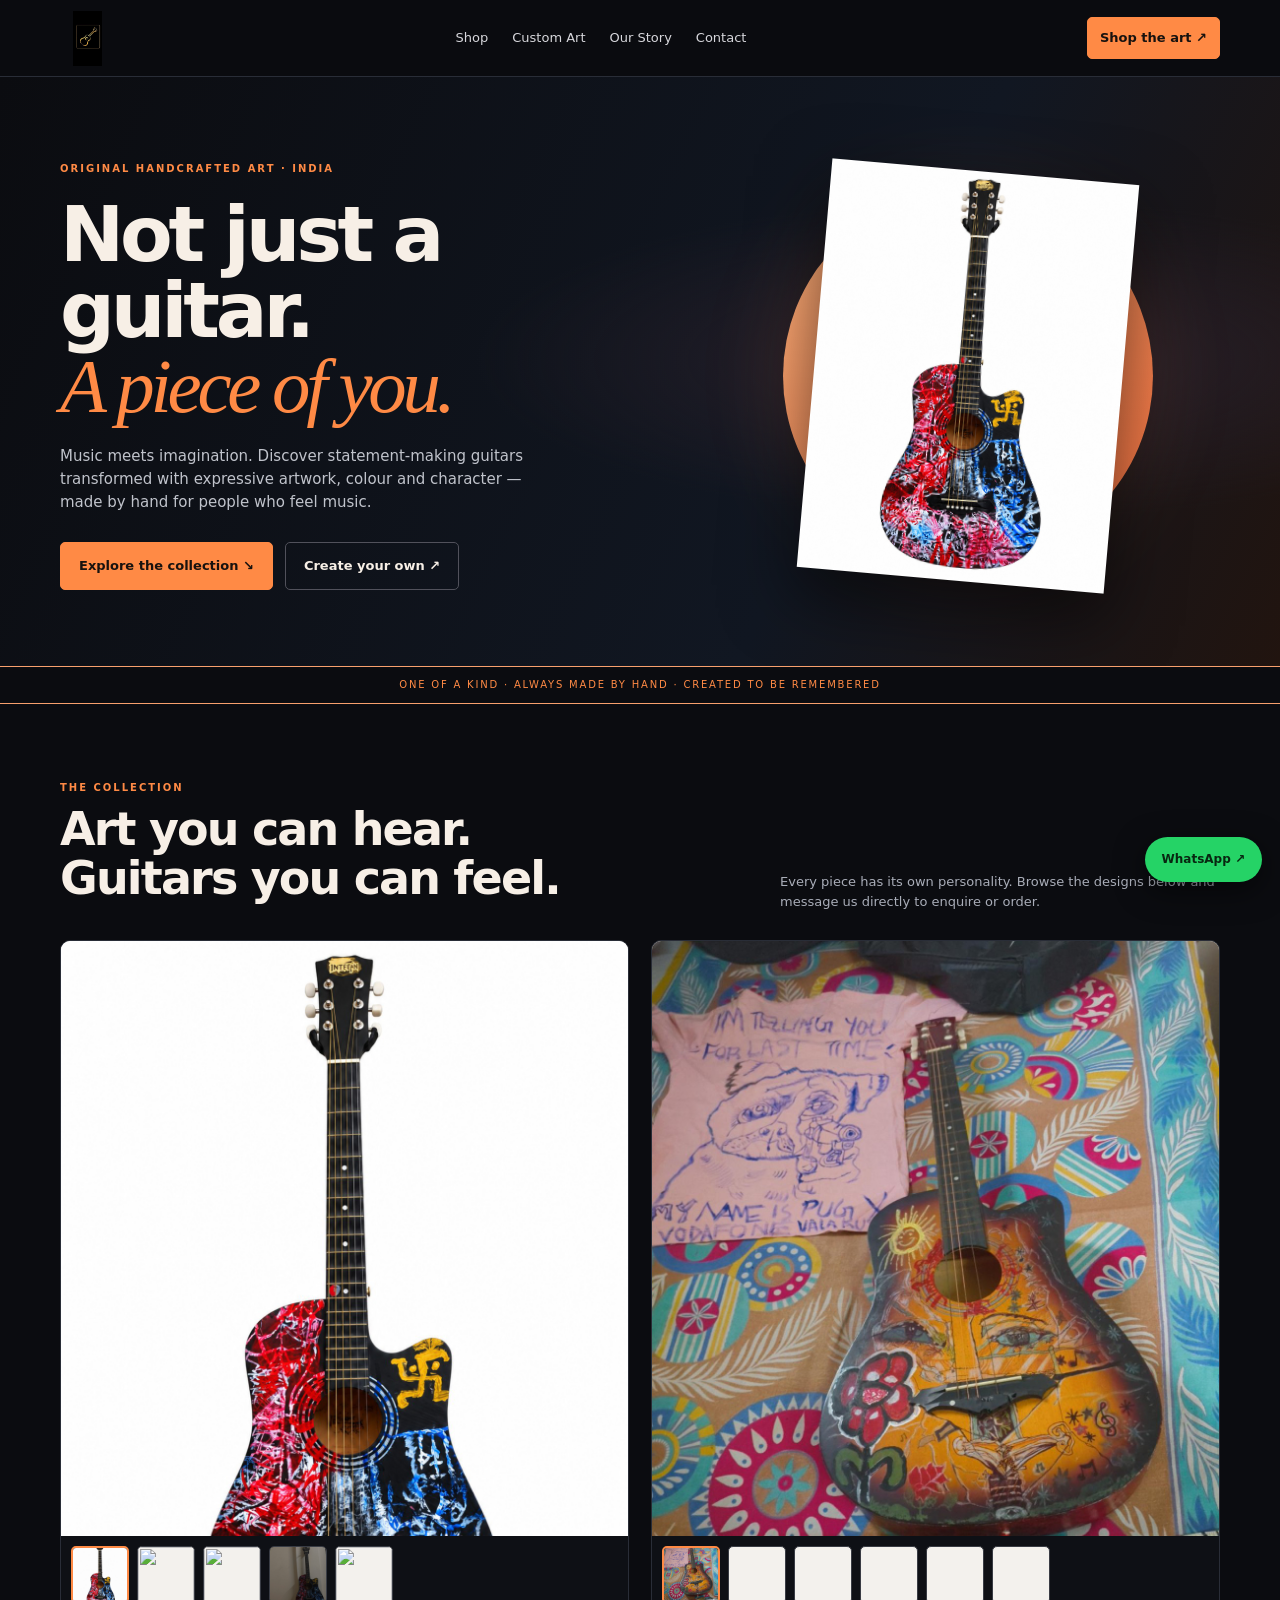
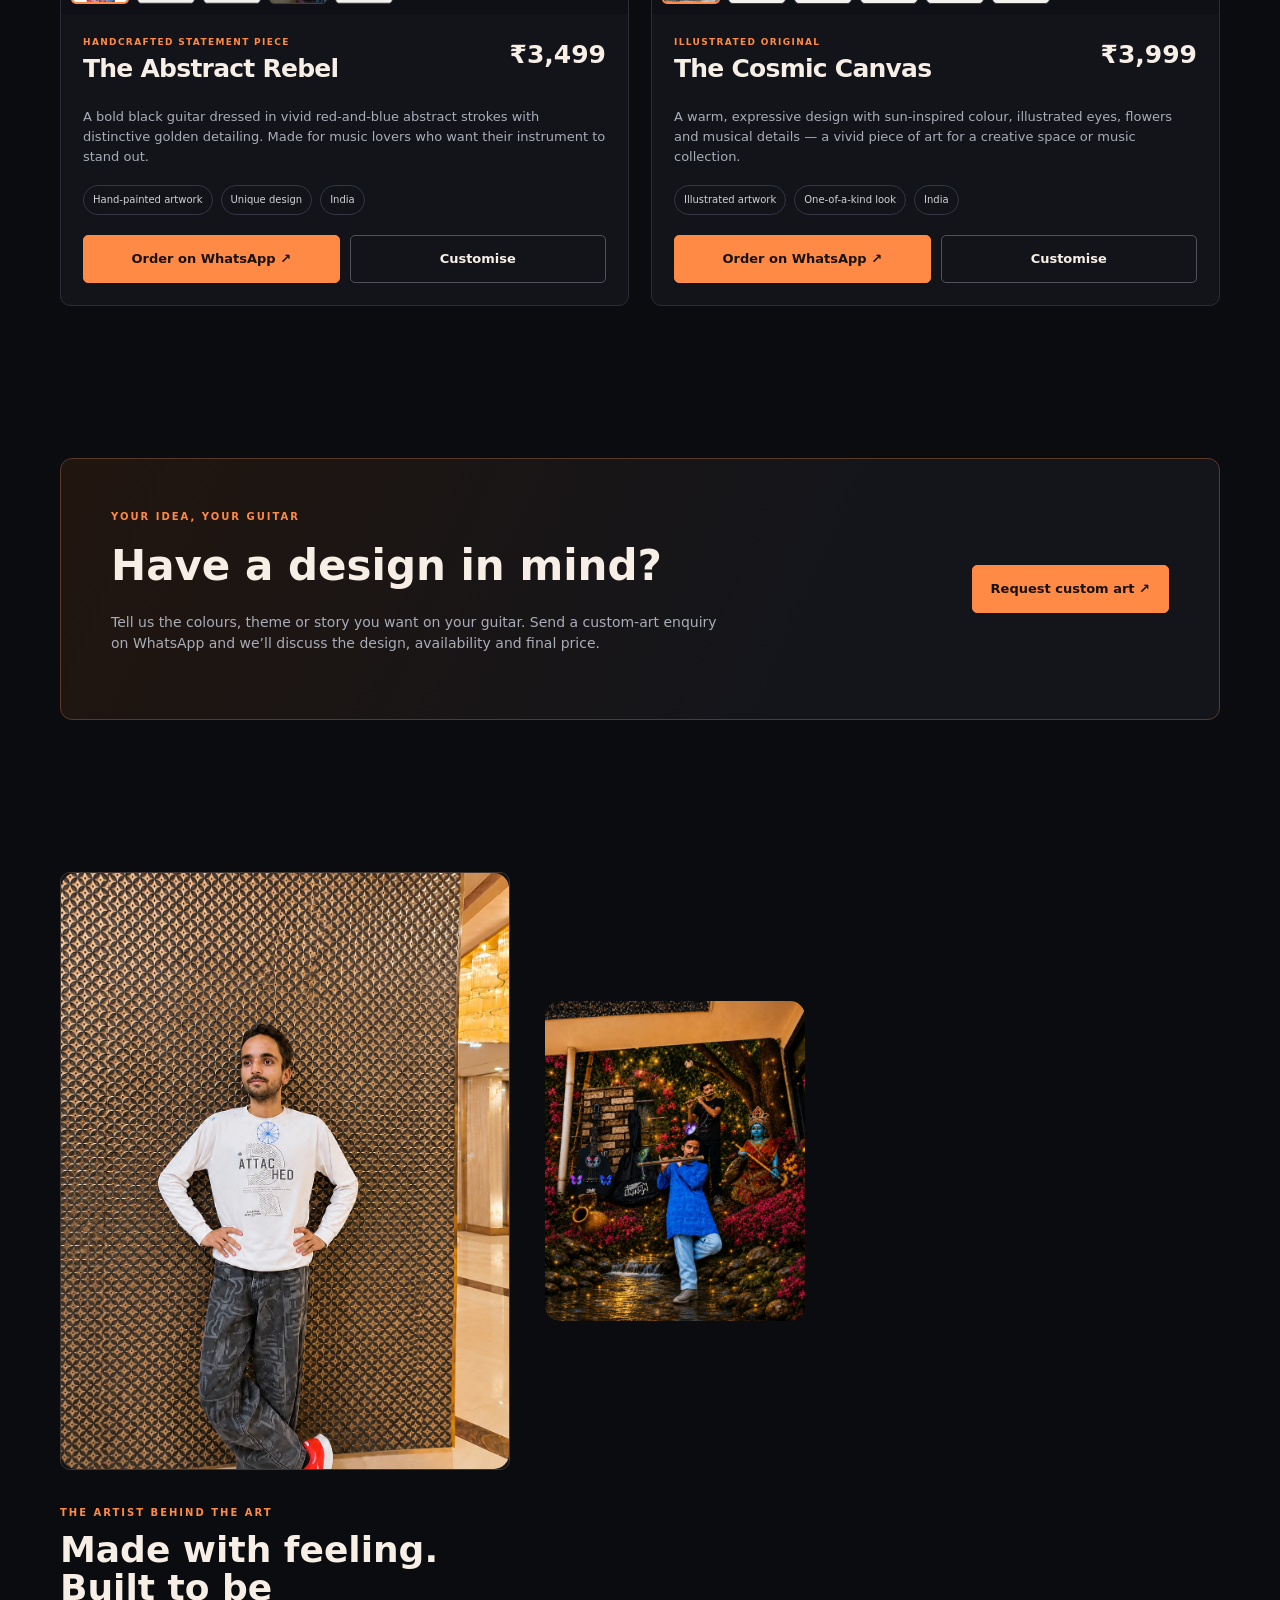
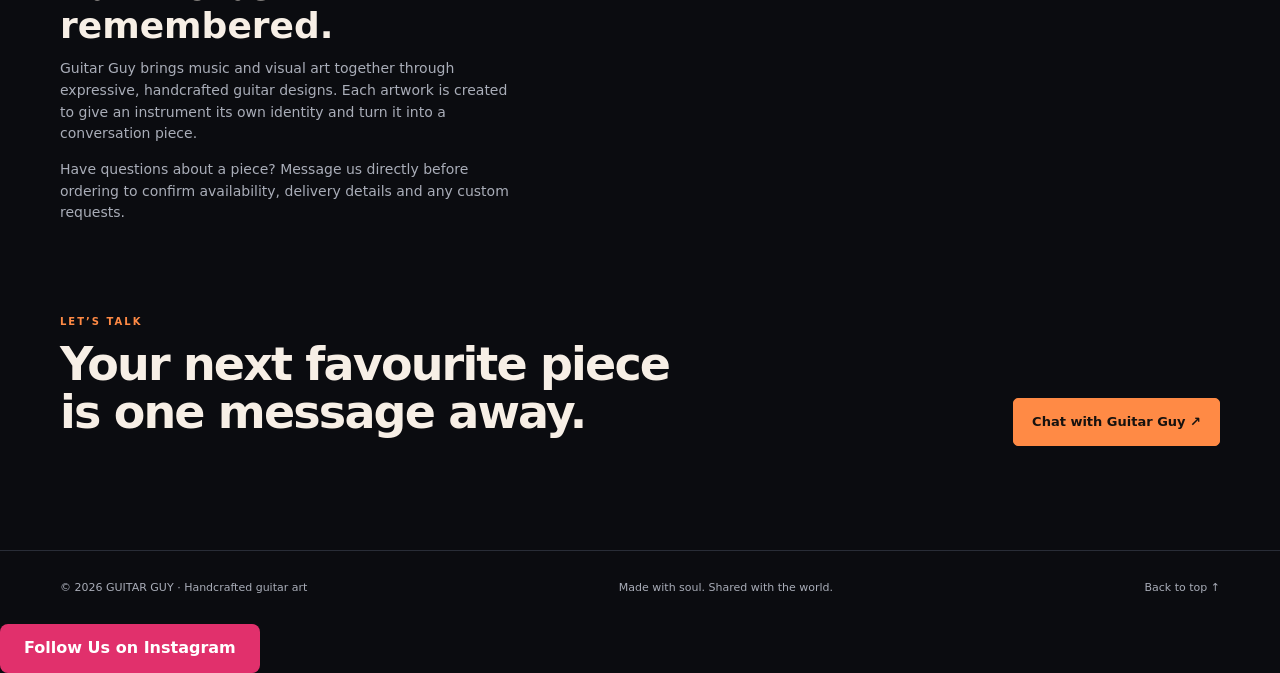
==== commit 6a03e218: "Update index.html" ====
--- a/index.html
+++ b/index.html
@@ -57,8 +57,8 @@
 .custom,
 .story-grid,
 footer {
-  opacity: 0;
-  transform: translateY(35px);
+  opacity: 1;
+  transform: none;
   transition: opacity 0.8s ease, transform 0.8s ease;
 }
 
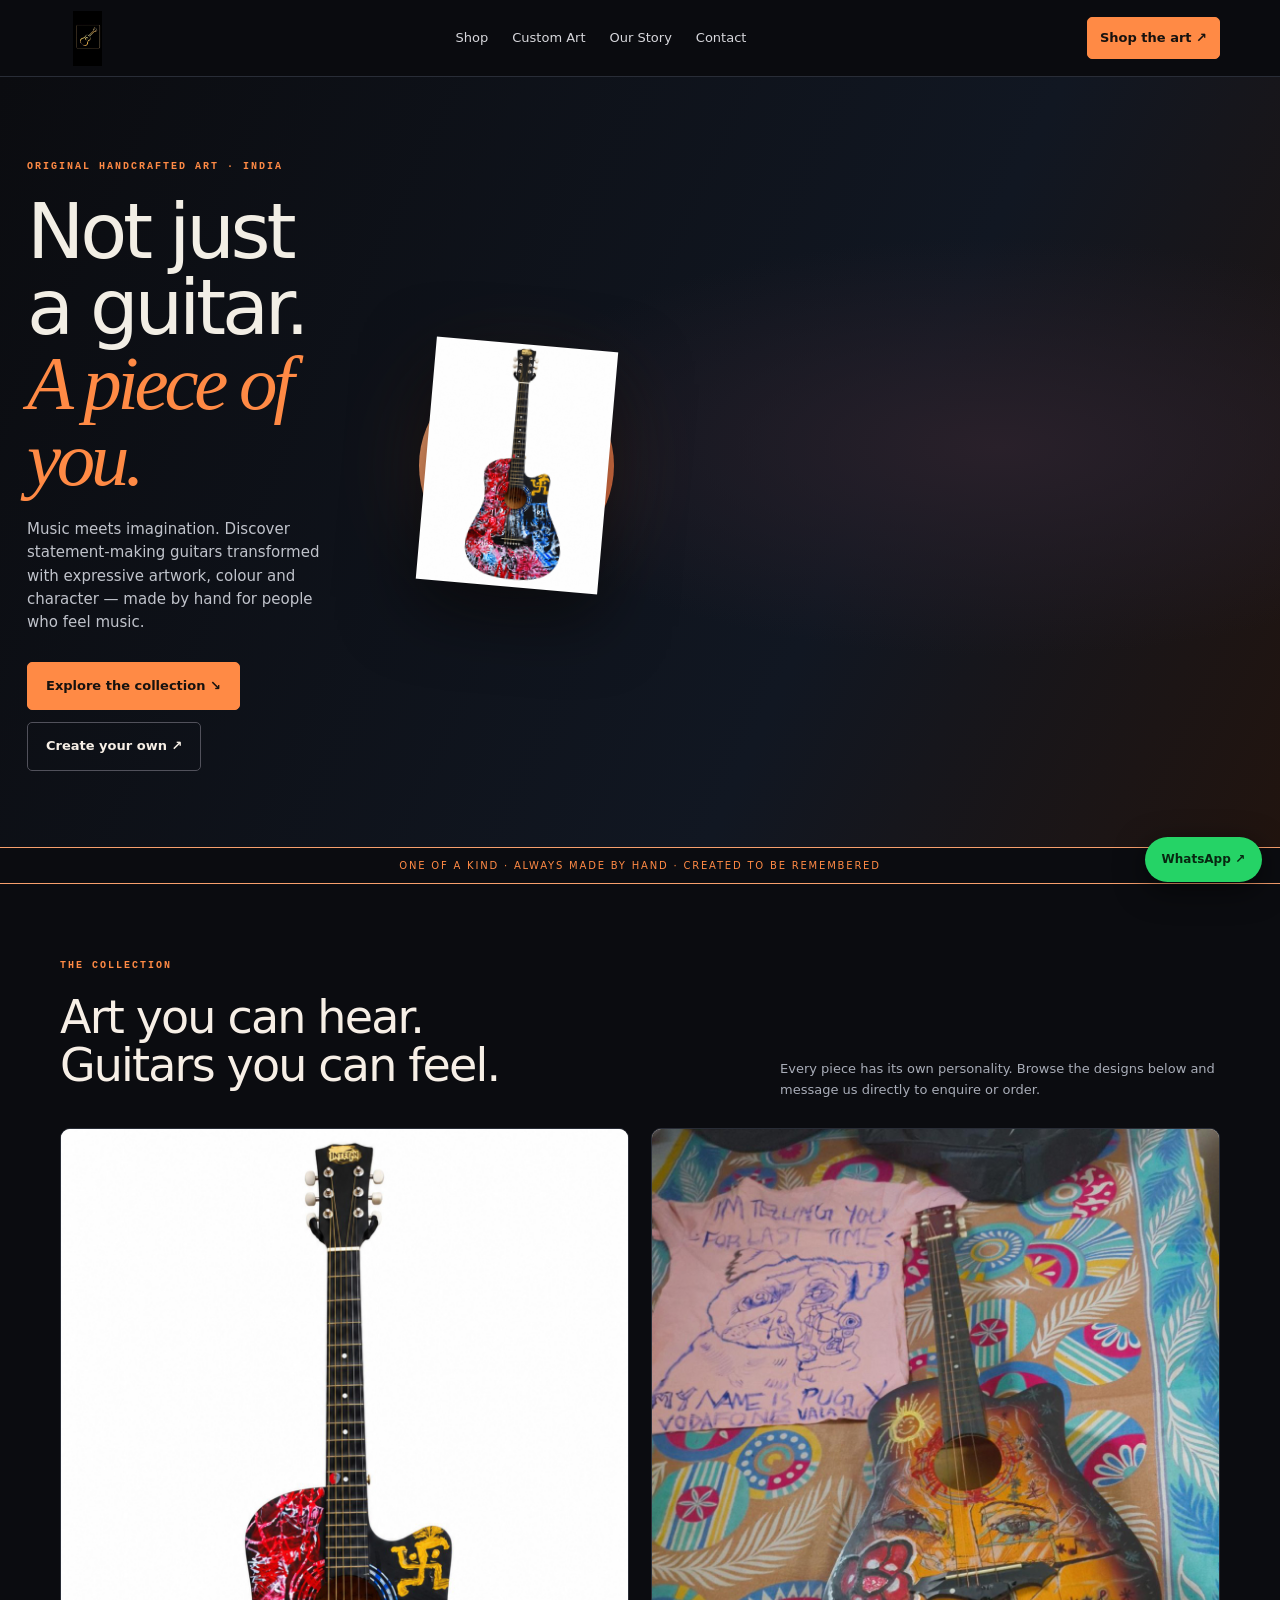
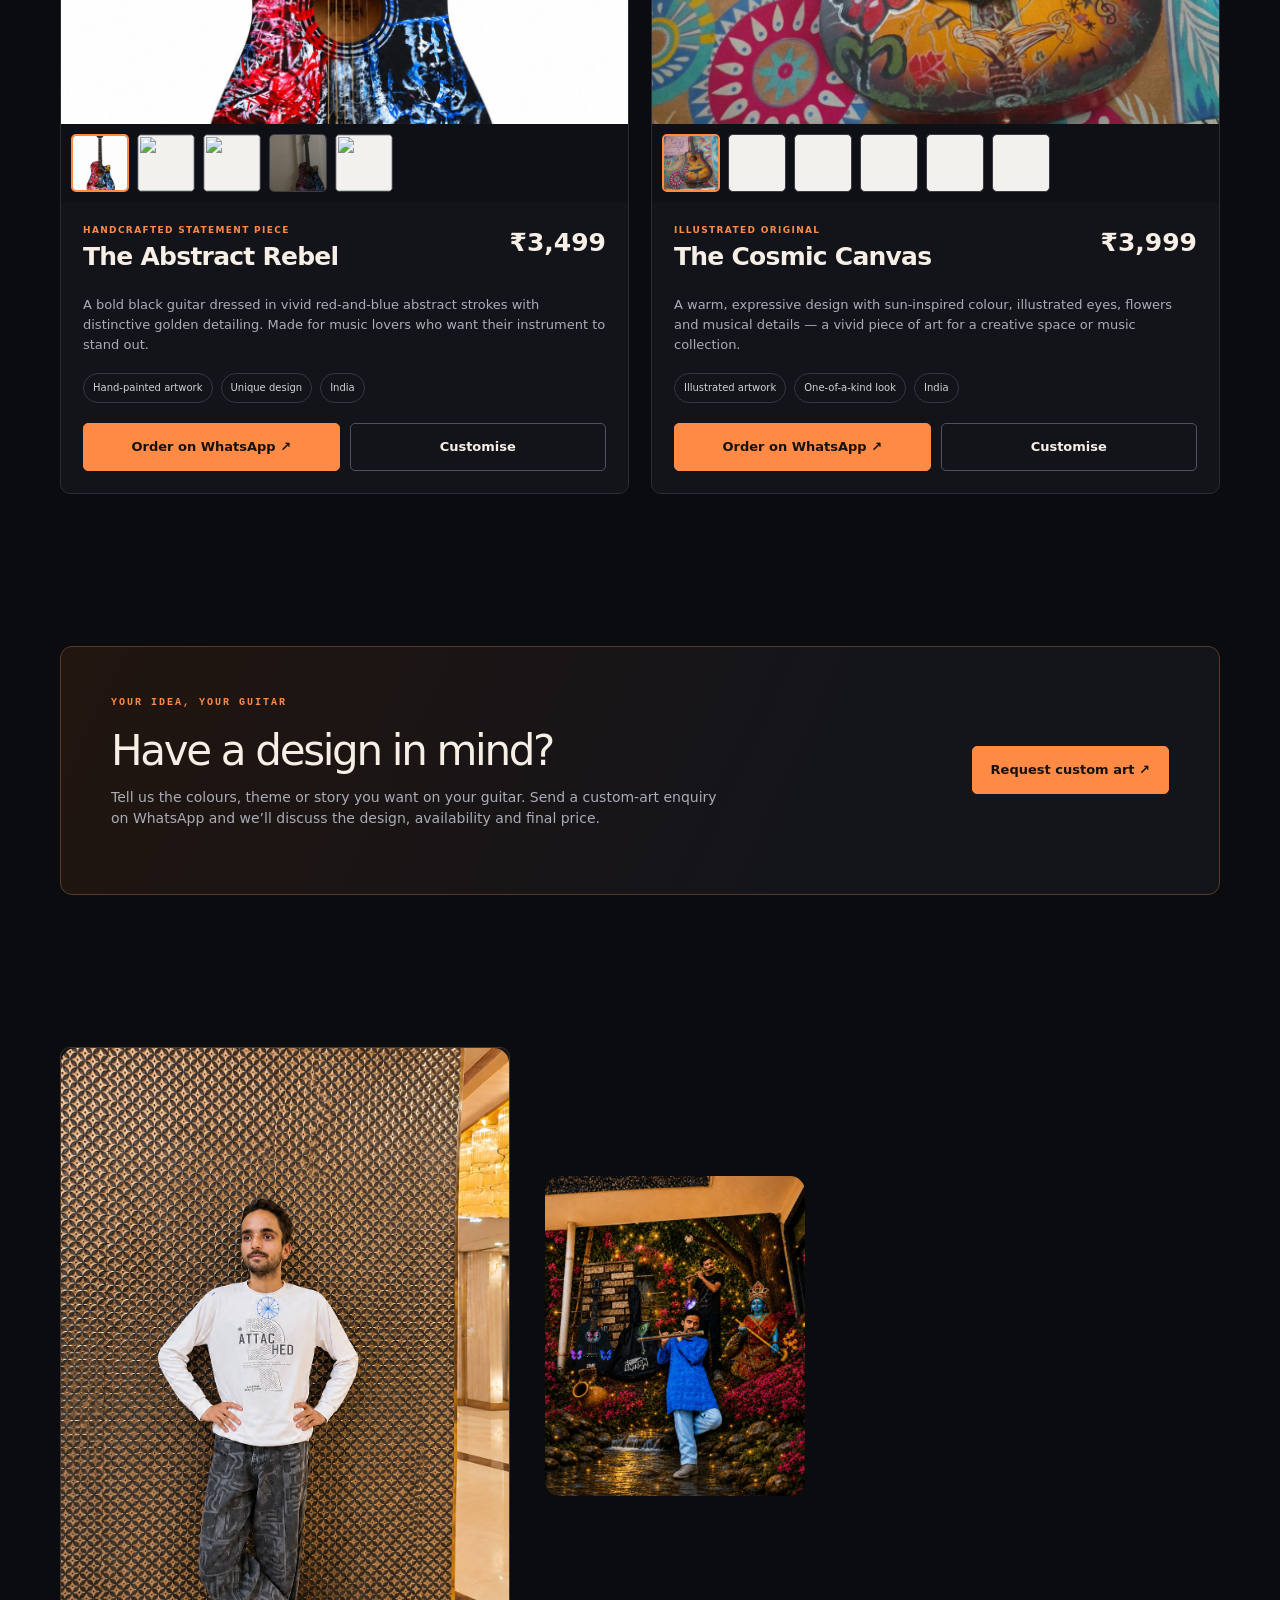
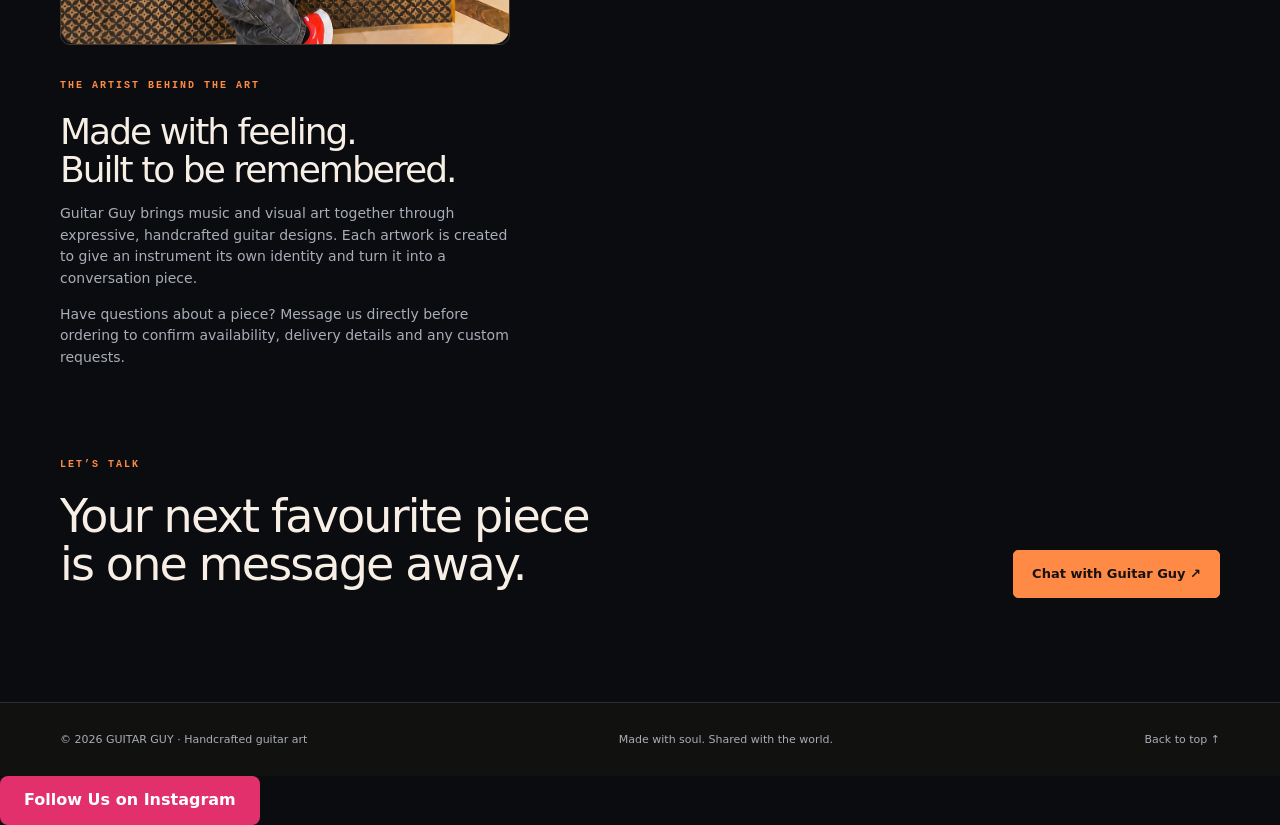
==== commit 7e9e64f0: "Update index.html" ====
--- a/index.html
+++ b/index.html
@@ -7,6 +7,7 @@
   <meta name="theme-color" content="#0b0c10">
   <meta name="description" content="Handcrafted guitar art by Guitar Guy. Discover one-of-a-kind painted guitars and request a custom design.">
   <title>Guitar Guy — Handcrafted Guitar Art</title>
+  <link rel="stylesheet" href="style.css">
   <style>
     :root{--bg:#0b0c10;--panel:#12141a;--panel2:#181b22;--orange:#ff8a45;--cream:#f7efe6;--muted:#a9adb8;--line:#292d37}
     *{box-sizing:border-box} html{scroll-behavior:smooth} body{margin:0;background:var(--bg);color:var(--cream);font-family:Inter,ui-sans-serif,system-ui,-apple-system,Segoe UI,Roboto,Arial,sans-serif;line-height:1.55}
@@ -83,7 +84,26 @@
     
 
   
-
+/* Scroll Reveal Animation */
+.reveal {
+  opacity: 0;
+  transform: translateY(50px);
+  transition: opacity 0.8s ease, transform 0.8s ease;
+}
+
+.reveal.active {
+  opacity: 1;
+  transform: translateY(0);
+}
+
+/* Reduced motion accessibility */
+@media (prefers-reduced-motion: reduce) {
+  .reveal {
+    opacity: 1;
+    transform: none;
+    transition: none;
+  }
+}
   </style>
 <link rel="icon" type="image/png" href="images/guitarhub-favicon.png">
 </head>
--- a/style.css
+++ b/style.css
@@ -0,0 +1,40 @@
+@import url('https://fonts.googleapis.com/css2?family=DM+Mono:wght@400;500&family=DM+Sans:wght@400;500;600;700&family=Playfair+Display:ital,wght@0,500;0,600;1,500&display=swap');
+:root{--black:#11110f;--paper:#f2eee5;--orange:#ed6b39;--muted:#aaa69b;--serif:'Playfair Display',Georgia,serif;--sans:'DM Sans',Arial,sans-serif;--mono:'DM Mono',monospace}*{box-sizing:border-box}html{scroll-behavior:smooth;scroll-padding-top:80px}body{margin:0;background:var(--paper);color:var(--black);font-family:var(--sans)}a{color:inherit;text-decoration:none}button,input,textarea,select{font:inherit}.announcement{text-align:center;background:var(--orange);padding:10px;font:10px var(--mono);letter-spacing:.14em}.header{height:82px;padding:0 6vw;display:flex;align-items:center;justify-content:space-between;gap:20px;border-bottom:1px solid #2222}.brand{display:flex;align-items:center;gap:10px;font-size:14px;font-weight:700;letter-spacing:.04em}.mark{display:grid;place-items:center;width:38px;height:38px;border-radius:50%;background:var(--black);color:var(--orange);font:italic 26px var(--serif)}.light{font-weight:400}.brand small{display:block;color:#777;font:8px var(--mono);letter-spacing:.1em;margin-top:4px}.header nav{display:flex;gap:22px}.header nav a,.toplink{font-size:11px}.toplink{border-bottom:1px solid;padding:8px 0}.hero{position:relative;display:grid;grid-template-columns:1fr .9fr;min-height:590px;padding:65px 9vw 70px;background:var(--black);color:var(--paper);overflow:hidden}.hero-copy{align-self:center;z-index:1}.eyebrow{font:10px var(--mono);letter-spacing:.14em;margin:0 0 22px}.hero h1{font-size:clamp(48px,6vw,82px);line-height:.98;letter-spacing:-.06em;font-weight:500;margin:0 0 25px}h2{font-size:clamp(39px,5vw,62px);line-height:1.02;letter-spacing:-.055em;font-weight:500;margin:0 0 24px}h1 em,h2 em{font-family:var(--serif);font-weight:500;color:var(--orange)}.lead{max-width:410px;color:#c6c1b7;font-size:14px;line-height:1.8}.actions{display:flex;align-items:center;gap:23px;flex-wrap:wrap;margin-top:30px}.btn{display:inline-flex;justify-content:center;align-items:center;padding:15px 20px;border:0;font-size:12px;font-weight:700;cursor:pointer}.orange{background:var(--orange);color:#17120f}.btn:hover{filter:brightness(1.07)}.underlink{display:inline-block;border-bottom:1px solid currentColor;padding-bottom:5px;font-size:12px}.hero-note{margin-top:55px;color:#aaa69b;font:9px var(--mono);letter-spacing:.1em}.hero-art{position:relative;display:grid;place-items:center;min-height:400px}.sun{position:absolute;width:min(32vw,330px);aspect-ratio:1;border-radius:50%;background:#c98c51;right:10%;top:8%}.guitar{z-index:1;font-size:clamp(150px,24vw,280px);filter:drop-shadow(14px 18px 8px #0008);transform:rotate(-12deg)}.stamp{position:absolute;top:8%;left:2%;z-index:2;border:1px solid #fff8;padding:10px;font:9px/1.5 var(--mono)}.stamp b{color:var(--orange)}.art-label{position:absolute;bottom:8%;left:0;font:9px var(--mono);letter-spacing:.1em}.hero-bottom{position:absolute;bottom:18px;left:9vw;right:9vw;display:flex;justify-content:space-between;color:#aaa69b;font:8px var(--mono);letter-spacing:.1em}.marquee{background:var(--orange);white-space:nowrap;overflow:hidden;padding:15px;text-align:center;font:11px var(--mono);letter-spacing:.1em}.section{padding:95px 9vw}.section-head{display:flex;align-items:end;justify-content:space-between;gap:28px;margin-bottom:42px}.desc{max-width:310px;color:#706c63;font-size:13px;line-height:1.8}.products{display:grid;grid-template-columns:repeat(3,minmax(0,1fr));gap:22px}.photo{aspect-ratio:4/4.5;position:relative;display:grid;place-items:center;overflow:hidden}.photo span,.photo small{position:absolute;left:15px;font:9px var(--mono);letter-spacing:.1em}.photo span{top:15px}.photo small{bottom:15px}.photo b{font-size:160px;font-weight:400;transform:rotate(-12deg);text-shadow:7px 10px #33251b25}.p1{background:#d9b78c;color:#855332}.p2{background:#d2d7c4;color:#5f7651}.p3{background:#c9c2d1;color:#76537e}.details{display:flex;justify-content:space-between;gap:10px;align-items:start;padding:17px 0 8px}.details h3{font-size:14px;margin:0 0 6px}.details p{font-size:11px;color:#777;margin:0}.details strong{font:11px var(--mono);white-space:nowrap}.ship{font:9px var(--mono);color:#55724a;margin:0 0 12px}.add{width:100%;display:flex;justify-content:space-between;background:var(--black);color:var(--paper);padding:13px 15px;border:1px solid var(--black);cursor:pointer;font-size:11px}.add:hover{background:var(--orange);color:var(--black);border-color:var(--orange)}.add b{font-size:18px}.fineprint{font-size:10px;line-height:1.7;color:#777;margin-top:22px}.cart{background:#e4dfd4;padding:50px 9vw;display:grid;grid-template-columns:1.2fr .8fr;gap:35px}.cart h2{font-size:42px}.cart h2 small{font:14px var(--mono);color:#777}.cart p{font-size:12px;color:#6f6b62;line-height:1.7}.cart-row{display:flex;justify-content:space-between;gap:12px;font-size:12px;padding:8px 0;border-bottom:1px solid #2222}.cart-row button,.clear{border:0;background:none;text-decoration:underline;cursor:pointer;color:#9b3b21;font-size:11px}.total{display:flex;justify-content:space-between;border-top:1px solid #2223;padding-top:15px}.total strong{font:22px var(--mono);color:var(--black)}.cart>div:last-child{align-self:center}.clear{display:block;margin-top:15px}.custom{display:grid;grid-template-columns:1fr 1fr;background:#dfd9cc}.custom-art{min-height:500px;background:#8f9a7b;display:grid;place-items:center;position:relative;overflow:hidden}.custom-art:before,.custom-art:after{content:'';position:absolute;width:350px;height:350px;border:1px solid #252b1c55;border-radius:50%}.custom-art:after{width:260px;height:260px}.circle{z-index:1;width:190px;height:190px;border-radius:50%;background:var(--orange);display:grid;place-content:center;text-align:center;font:italic 27px/.98 var(--serif);transform:rotate(-8deg)}.circle em{color:var(--paper)}.custom-art small{position:absolute;bottom:20px;left:20px;font:9px var(--mono)}.custom-copy{padding:65px 8vw;align-self:center}.custom-copy>p:not(.eyebrow){font-size:13px;line-height:1.8;color:#615d54}.custom form{display:grid;gap:9px;margin-top:20px}.custom label{font:10px var(--mono);margin-top:5px}.custom input,.custom textarea,.custom select{width:100%;padding:12px;border:1px solid #bdb6a8;background:#f5f1e9;font-size:12px}.custom form .btn{justify-self:start;margin-top:8px}.story{display:grid;grid-template-columns:1fr 1fr;align-items:center;gap:8vw}.story-art{min-height:390px;background:#d2b48b;position:relative;display:grid;place-items:center;overflow:hidden}.orbit{width:280px;height:280px;border:1px solid #35271d66;border-radius:50%;position:absolute}.orbit:before,.orbit:after{content:'';position:absolute;inset:25px;border:1px solid #35271d55;border-radius:50%}.orbit:after{inset:55px}.seal{width:155px;height:155px;border-radius:50%;background:var(--black);color:var(--orange);display:grid;place-content:center;text-align:center;font:italic 25px/.98 var(--serif);z-index:1}.story-art small{position:absolute;bottom:18px;left:18px;font:9px var(--mono)}.story-text{font-size:13px;line-height:1.9;color:#666157}.instagram{background:var(--black);color:var(--paper)}.insta-grid{display:grid;grid-template-columns:repeat(4,1fr);gap:13px}.tile{aspect-ratio:1;display:flex;flex-direction:column;justify-content:space-between;padding:14px;color:var(--black)}.tile span{font:8px var(--mono)}.tile b{font-size:68px;font-weight:400;align-self:center}.t1{background:#d9b78c}.t2{background:#b9c4a9}.t3{background:#c8b5ce}.t4{background:#d9a18a}.instagram .fineprint{color:#aaa69b}.contact{text-align:center;background:#1d1c18;color:var(--paper);padding:85px 20px}.contact h2{font-size:clamp(43px,6vw,72px)}.contact p:last-child{font-size:11px;color:#aaa69b;margin-top:22px}footer{display:flex;align-items:center;justify-content:space-between;gap:20px;background:var(--black);color:var(--paper);padding:25px 6vw;border-top:1px solid #fff2}footer>span,footer>a:last-child{font:8px var(--mono);letter-spacing:.1em;color:#aaa69b}
+@media(max-width:850px){.header{padding:0 5vw}.header nav{gap:12px}.header nav a{font-size:10px}.toplink{display:none}.hero{grid-template-columns:1fr;padding:50px 7vw 65px}.hero-art{min-height:340px}.sun{width:260px;right:18%}.section{padding:70px 7vw}.custom-copy{padding:50px 7vw}.cart{padding:40px 7vw}.story{gap:30px}.story-art{min-height:320px}}
+@media(max-width:560px){.header{height:auto;min-height:72px;flex-wrap:wrap;padding:14px 5vw}.header nav{order:3;width:100%;justify-content:space-between;padding-top:10px;border-top:1px solid #2222}.hero h1{font-size:52px}.hero-art{min-height:290px}.guitar{font-size:190px}.hero-bottom{font-size:7px}.hero-bottom span{display:none}.section{padding:58px 6vw}.section-head{align-items:start;flex-direction:column}.products{grid-template-columns:1fr;gap:28px}.photo{aspect-ratio:1}.cart{grid-template-columns:1fr;padding:38px 6vw}.custom{grid-template-columns:1fr}.custom-art{min-height:280px}.custom-copy{padding:42px 6vw}.story{grid-template-columns:1fr;padding:58px 6vw}.story-art{min-height:290px}.insta-grid{grid-template-columns:repeat(2,1fr)}footer{flex-wrap:wrap;padding:24px 5vw}footer>span{order:3;width:100%}footer>a:last-child{margin-left:auto}}
+
+/* Guitar Guy India Scroll Reveal */
+.section-head,
+.products,
+.product,
+.custom,
+.story-grid,
+footer {
+  opacity: 0;
+  transform: translateY(35px);
+  transition: opacity 0.8s ease, transform 0.8s ease;
+}
+
+.section-head.scroll-visible,
+.products.scroll-visible,
+.product.scroll-visible,
+.custom.scroll-visible,
+.story-grid.scroll-visible,
+footer.scroll-visible {
+  opacity: 1;
+  transform: translateY(0);
+}
+
+@media (prefers-reduced-motion: reduce) {
+  .section-head,
+  .products,
+  .product,
+  .custom,
+  .story-grid,
+  footer {
+    opacity: 1;
+    transform: none;
+    transition: none;
+  }
+}
+
